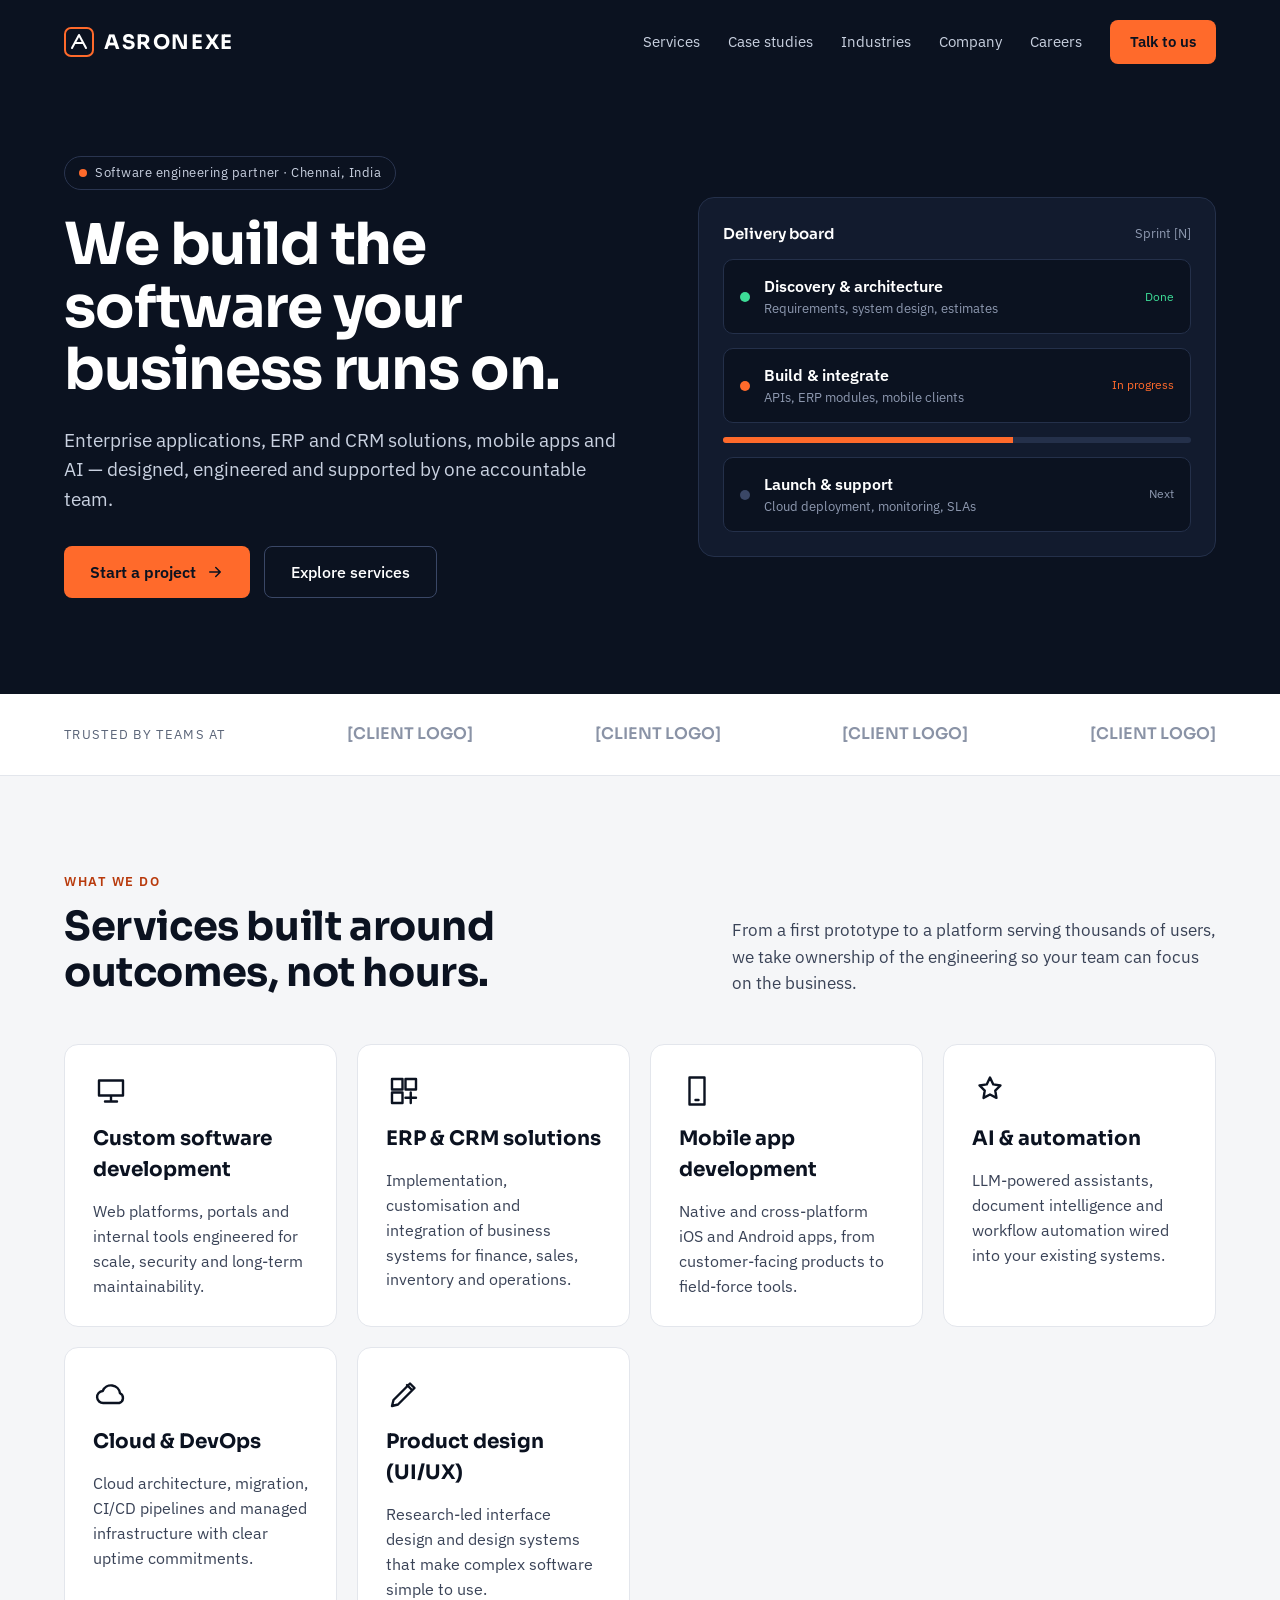
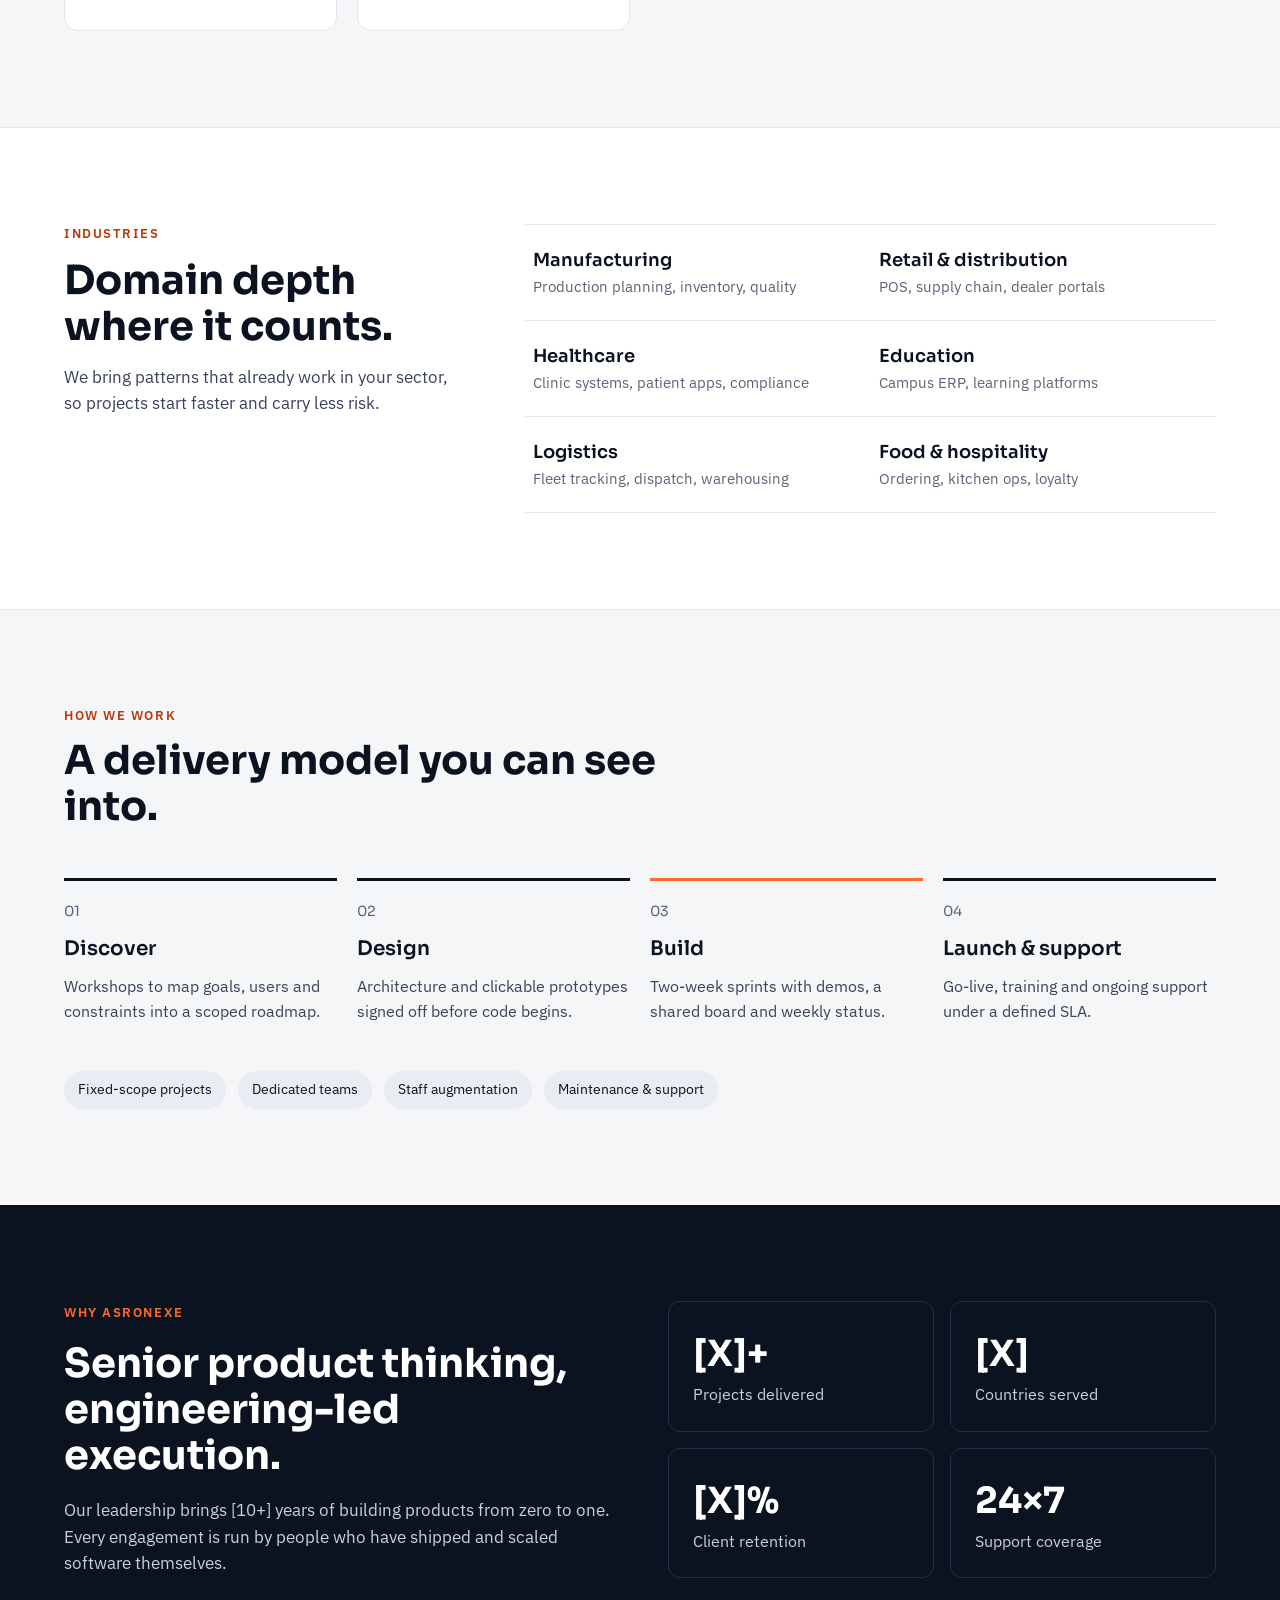
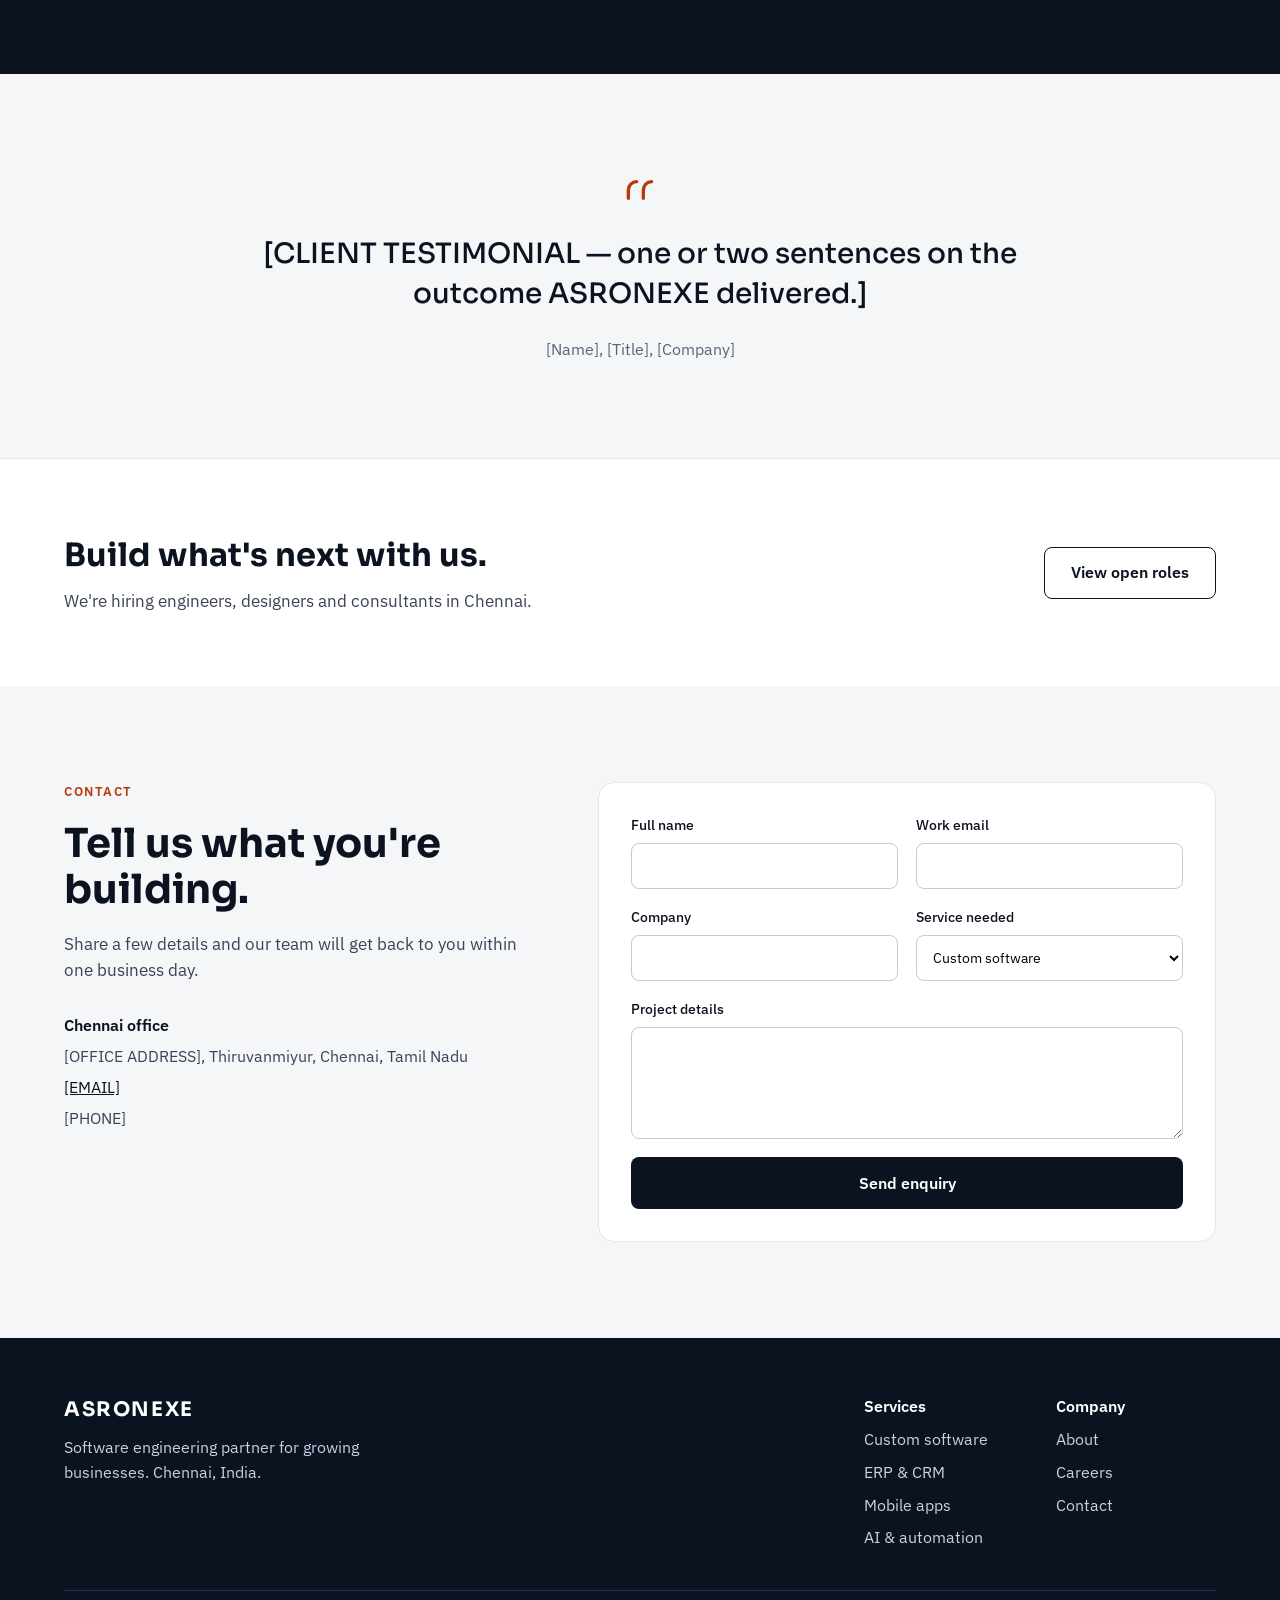
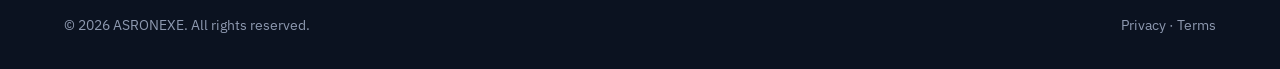
==== index.html @ df676af5 "Initial commit" ====
<!doctype html>
<html lang="en">
<head>
<meta charset="utf-8">
<meta name="viewport" content="width=device-width, initial-scale=1">
<title>ASRONEXE — Software engineering partner</title>
<meta name="description" content="ASRONEXE builds custom software, ERP &amp; CRM solutions, mobile apps, AI and cloud for growing businesses. Chennai, India.">
<link rel="preconnect" href="https://fonts.googleapis.com">
<link rel="preconnect" href="https://fonts.gstatic.com" crossorigin>
<link href="https://fonts.googleapis.com/css2?family=Sora:wght@500;600;700&amp;family=IBM+Plex+Sans:wght@400;500;600&amp;display=swap" rel="stylesheet">
<link rel="stylesheet" href="styles.css">
</head>
<body>
<div style="font-family: 'IBM Plex Sans', system-ui, sans-serif; color: #0B1220; background: #F5F6F8; line-height: 1.55">

<header style="background: #0B1220; color: #FFFFFF">
<div style="max-width: 1200px; margin: 0 auto; padding: 20px 24px; display: flex; flex-wrap: wrap; align-items: center; justify-content: space-between; gap: 16px">
<a href="#top" style="display: flex; align-items: center; gap: 10px; text-decoration: none; color: #FFFFFF">
<svg width="30" height="30" viewBox="0 0 30 30" aria-hidden="true"><rect x="1" y="1" width="28" height="28" rx="6" fill="none" stroke="var(--accent)" stroke-width="2"></rect><path d="M8 21 L15 8 L22 21 M11 16 H19" fill="none" stroke="#FFFFFF" stroke-width="2" stroke-linecap="round" stroke-linejoin="round"></path></svg>
<span style="font-family: Sora, sans-serif; font-weight: 700; font-size: 20px; letter-spacing: 0.08em">ASRONEXE</span>
</a>
<nav aria-label="Main" style="display: flex; flex-wrap: wrap; align-items: center; gap: 6px 28px; font-size: 15px">
<a href="services.html" style="color: #C9D1E0; text-decoration: none">Services</a>
<a href="case-study.html" style="color: #C9D1E0; text-decoration: none">Case studies</a>
<a href="#industries" style="color: #C9D1E0; text-decoration: none">Industries</a>
<a href="#about" style="color: #C9D1E0; text-decoration: none">Company</a>
<a href="careers.html" style="color: #C9D1E0; text-decoration: none">Careers</a>
<a href="#contact" style="display: inline-flex; align-items: center; min-height: 44px; padding: 0 20px; border-radius: 8px; background: var(--accent); color: #0B1220; font-weight: 600; text-decoration: none">Talk to us</a>
</nav>
</div>
</header>

<section id="top" style="background: #0B1220; color: #FFFFFF; padding: 72px 0 96px">
<div style="max-width: 1200px; margin: 0 auto; padding: 0 24px; display: flex; flex-wrap: wrap; gap: 56px; align-items: center">
<div style="flex: 1 1 480px; min-width: 0; display: flex; flex-direction: column; gap: 24px">
<div style="display: inline-flex; align-self: flex-start; align-items: center; gap: 8px; padding: 6px 14px; border: 1px solid #2A3550; border-radius: 999px; font-size: 13px; color: #C9D1E0; letter-spacing: 0.04em">
<span style="width: 8px; height: 8px; border-radius: 50%; background: var(--accent)"></span>Software engineering partner · Chennai, India</div>
<h1 style="margin: 0; font-family: Sora, sans-serif; font-weight: 700; font-size: 58px; line-height: 1.08; letter-spacing: -0.02em">We build the software your business runs on.</h1>
<p style="margin: 0; font-size: 19px; color: #C9D1E0; max-width: 560px">Enterprise applications, ERP and CRM solutions, mobile apps and AI — designed, engineered and supported by one accountable team.</p>
<div style="display: flex; flex-wrap: wrap; gap: 14px; margin-top: 8px">
<a href="#contact" style="display: inline-flex; align-items: center; gap: 10px; min-height: 52px; padding: 0 26px; border-radius: 8px; background: var(--accent); color: #0B1220; font-weight: 600; font-size: 16px; text-decoration: none">Start a project
<svg width="18" height="18" viewBox="0 0 24 24" aria-hidden="true"><path d="M5 12h14M13 6l6 6-6 6" fill="none" stroke="#0B1220" stroke-width="2" stroke-linecap="round" stroke-linejoin="round"></path></svg></a>
<a href="#services" style="display: inline-flex; align-items: center; min-height: 52px; padding: 0 26px; border-radius: 8px; border: 1px solid #3A4766; color: #FFFFFF; font-weight: 500; font-size: 16px; text-decoration: none">Explore services</a>
</div>
</div>
<div style="flex: 1 1 420px; min-width: 0">
<div style="background: #121B2E; border: 1px solid #24304A; border-radius: 16px; padding: 24px; display: flex; flex-direction: column; gap: 14px">
<div style="display: flex; justify-content: space-between; align-items: center; font-size: 13px; color: #8E99B0">
<span style="font-family: Sora, sans-serif; color: #FFFFFF; font-size: 15px; font-weight: 600">Delivery board</span><span>Sprint [N]</span></div>
<div style="display: flex; align-items: center; gap: 14px; padding: 14px 16px; background: #0B1220; border-radius: 10px; border: 1px solid #24304A">
<span style="width: 10px; height: 10px; border-radius: 50%; background: #3DDC97"></span>
<div style="flex: 1"><div style="font-weight: 600">Discovery &amp; architecture</div><div style="font-size: 13px; color: #8E99B0">Requirements, system design, estimates</div></div>
<span style="font-size: 12px; color: #3DDC97">Done</span></div>
<div style="display: flex; align-items: center; gap: 14px; padding: 14px 16px; background: #0B1220; border-radius: 10px; border: 1px solid #24304A">
<span style="width: 10px; height: 10px; border-radius: 50%; background: var(--accent)"></span>
<div style="flex: 1"><div style="font-weight: 600">Build &amp; integrate</div><div style="font-size: 13px; color: #8E99B0">APIs, ERP modules, mobile clients</div></div>
<span style="font-size: 12px; color: var(--accent)">In progress</span></div>
<div style="height: 6px; border-radius: 3px; background: #24304A; overflow: hidden"><div style="width: 62%; height: 6px; background: var(--accent)"></div></div>
<div style="display: flex; align-items: center; gap: 14px; padding: 14px 16px; background: #0B1220; border-radius: 10px; border: 1px solid #24304A">
<span style="width: 10px; height: 10px; border-radius: 50%; background: #3A4766"></span>
<div style="flex: 1"><div style="font-weight: 600">Launch &amp; support</div><div style="font-size: 13px; color: #8E99B0">Cloud deployment, monitoring, SLAs</div></div>
<span style="font-size: 12px; color: #8E99B0">Next</span></div>
</div>
</div>
</div>
</section>

<section aria-label="Clients" style="background: #FFFFFF; border-bottom: 1px solid #E3E6EC">
<div style="max-width: 1200px; margin: 0 auto; padding: 28px 24px; display: flex; flex-wrap: wrap; align-items: center; justify-content: space-between; gap: 20px 40px">
<span style="font-size: 13px; text-transform: uppercase; letter-spacing: 0.1em; color: #5A6478">Trusted by teams at</span>
<span style="font-family: Sora, sans-serif; font-weight: 600; color: #8A93A6">[CLIENT LOGO]</span>
<span style="font-family: Sora, sans-serif; font-weight: 600; color: #8A93A6">[CLIENT LOGO]</span>
<span style="font-family: Sora, sans-serif; font-weight: 600; color: #8A93A6">[CLIENT LOGO]</span>
<span style="font-family: Sora, sans-serif; font-weight: 600; color: #8A93A6">[CLIENT LOGO]</span>
</div>
</section>

<section id="services" style="padding: 96px 0">
<div style="max-width: 1200px; margin: 0 auto; padding: 0 24px; display: flex; flex-direction: column; gap: 48px">
<div style="display: flex; flex-wrap: wrap; justify-content: space-between; align-items: flex-end; gap: 24px">
<div style="flex: 1 1 520px; display: flex; flex-direction: column; gap: 12px">
<span style="font-size: 13px; font-weight: 600; text-transform: uppercase; letter-spacing: 0.12em; color: #B83A0C">What we do</span>
<h2 style="margin: 0; font-family: Sora, sans-serif; font-size: 40px; line-height: 1.15; letter-spacing: -0.01em">Services built around outcomes, not hours.</h2>
</div>
<p style="flex: 1 1 360px; margin: 0; font-size: 17px; color: #3A4357">From a first prototype to a platform serving thousands of users, we take ownership of the engineering so your team can focus on the business.</p>
</div>
<div style="display: grid; grid-template-columns: repeat(auto-fit, minmax(270px, 1fr)); gap: 20px">
<article style="background: #FFFFFF; border: 1px solid #E3E6EC; border-radius: 14px; padding: 28px; display: flex; flex-direction: column; gap: 14px">
<svg width="36" height="36" viewBox="0 0 24 24" aria-hidden="true"><path d="M4 5h16v10H4zM8 19h8M12 15v4" fill="none" stroke="#0B1220" stroke-width="1.6" stroke-linecap="round" stroke-linejoin="round"></path></svg>
<h3 style="margin: 0; font-family: Sora, sans-serif; font-size: 20px">Custom software development</h3>
<p style="margin: 0; color: #3A4357">Web platforms, portals and internal tools engineered for scale, security and long-term maintainability.</p>
</article>
<article style="background: #FFFFFF; border: 1px solid #E3E6EC; border-radius: 14px; padding: 28px; display: flex; flex-direction: column; gap: 14px">
<svg width="36" height="36" viewBox="0 0 24 24" aria-hidden="true"><path d="M4 4h7v7H4zM13 4h7v7h-7zM4 13h7v7H4zM13 16.5h7M16.5 13v7" fill="none" stroke="#0B1220" stroke-width="1.6" stroke-linecap="round" stroke-linejoin="round"></path></svg>
<h3 style="margin: 0; font-family: Sora, sans-serif; font-size: 20px">ERP &amp; CRM solutions</h3>
<p style="margin: 0; color: #3A4357">Implementation, customisation and integration of business systems for finance, sales, inventory and operations.</p>
</article>
<article style="background: #FFFFFF; border: 1px solid #E3E6EC; border-radius: 14px; padding: 28px; display: flex; flex-direction: column; gap: 14px">
<svg width="36" height="36" viewBox="0 0 24 24" aria-hidden="true"><path d="M7 3h10v18H7zM11 18h2" fill="none" stroke="#0B1220" stroke-width="1.6" stroke-linecap="round" stroke-linejoin="round"></path></svg>
<h3 style="margin: 0; font-family: Sora, sans-serif; font-size: 20px">Mobile app development</h3>
<p style="margin: 0; color: #3A4357">Native and cross-platform iOS and Android apps, from customer-facing products to field-force tools.</p>
</article>
<article style="background: #FFFFFF; border: 1px solid #E3E6EC; border-radius: 14px; padding: 28px; display: flex; flex-direction: column; gap: 14px">
<svg width="36" height="36" viewBox="0 0 24 24" aria-hidden="true"><path d="M12 3l2.2 4.6L19 8.3l-3.5 3.4.8 4.9L12 14.3l-4.3 2.3.8-4.9L5 8.3l4.8-.7z" fill="none" stroke="#0B1220" stroke-width="1.6" stroke-linejoin="round"></path></svg>
<h3 style="margin: 0; font-family: Sora, sans-serif; font-size: 20px">AI &amp; automation</h3>
<p style="margin: 0; color: #3A4357">LLM-powered assistants, document intelligence and workflow automation wired into your existing systems.</p>
</article>
<article style="background: #FFFFFF; border: 1px solid #E3E6EC; border-radius: 14px; padding: 28px; display: flex; flex-direction: column; gap: 14px">
<svg width="36" height="36" viewBox="0 0 24 24" aria-hidden="true"><path d="M7 18a4 4 0 0 1-.5-8 6 6 0 0 1 11.5 1.5A3.5 3.5 0 0 1 17.5 18z" fill="none" stroke="#0B1220" stroke-width="1.6" stroke-linejoin="round"></path></svg>
<h3 style="margin: 0; font-family: Sora, sans-serif; font-size: 20px">Cloud &amp; DevOps</h3>
<p style="margin: 0; color: #3A4357">Cloud architecture, migration, CI/CD pipelines and managed infrastructure with clear uptime commitments.</p>
</article>
<article style="background: #FFFFFF; border: 1px solid #E3E6EC; border-radius: 14px; padding: 28px; display: flex; flex-direction: column; gap: 14px">
<svg width="36" height="36" viewBox="0 0 24 24" aria-hidden="true"><path d="M4 20l4-1 11-11-3-3L5 16zM14 6l3 3" fill="none" stroke="#0B1220" stroke-width="1.6" stroke-linecap="round" stroke-linejoin="round"></path></svg>
<h3 style="margin: 0; font-family: Sora, sans-serif; font-size: 20px">Product design (UI/UX)</h3>
<p style="margin: 0; color: #3A4357">Research-led interface design and design systems that make complex software simple to use.</p>
</article>
</div>
</div>
</section>

<section id="industries" style="background: #FFFFFF; padding: 96px 0; border-top: 1px solid #E3E6EC; border-bottom: 1px solid #E3E6EC">
<div style="max-width: 1200px; margin: 0 auto; padding: 0 24px; display: flex; flex-wrap: wrap; gap: 56px">
<div style="flex: 1 1 340px; display: flex; flex-direction: column; gap: 14px">
<span style="font-size: 13px; font-weight: 600; text-transform: uppercase; letter-spacing: 0.12em; color: #B83A0C">Industries</span>
<h2 style="margin: 0; font-family: Sora, sans-serif; font-size: 40px; line-height: 1.15">Domain depth where it counts.</h2>
<p style="margin: 0; font-size: 17px; color: #3A4357">We bring patterns that already work in your sector, so projects start faster and carry less risk.</p>
</div>
<div style="flex: 2 1 560px; display: grid; grid-template-columns: repeat(auto-fit, minmax(240px, 1fr)); gap: 0; border-top: 1px solid #E3E6EC">
<div style="padding: 22px 8px; border-bottom: 1px solid #E3E6EC"><div style="font-family: Sora, sans-serif; font-weight: 600; font-size: 18px">Manufacturing</div><div style="color: #5A6478; font-size: 15px">Production planning, inventory, quality</div></div>
<div style="padding: 22px 8px; border-bottom: 1px solid #E3E6EC"><div style="font-family: Sora, sans-serif; font-weight: 600; font-size: 18px">Retail &amp; distribution</div><div style="color: #5A6478; font-size: 15px">POS, supply chain, dealer portals</div></div>
<div style="padding: 22px 8px; border-bottom: 1px solid #E3E6EC"><div style="font-family: Sora, sans-serif; font-weight: 600; font-size: 18px">Healthcare</div><div style="color: #5A6478; font-size: 15px">Clinic systems, patient apps, compliance</div></div>
<div style="padding: 22px 8px; border-bottom: 1px solid #E3E6EC"><div style="font-family: Sora, sans-serif; font-weight: 600; font-size: 18px">Education</div><div style="color: #5A6478; font-size: 15px">Campus ERP, learning platforms</div></div>
<div style="padding: 22px 8px; border-bottom: 1px solid #E3E6EC"><div style="font-family: Sora, sans-serif; font-weight: 600; font-size: 18px">Logistics</div><div style="color: #5A6478; font-size: 15px">Fleet tracking, dispatch, warehousing</div></div>
<div style="padding: 22px 8px; border-bottom: 1px solid #E3E6EC"><div style="font-family: Sora, sans-serif; font-weight: 600; font-size: 18px">Food &amp; hospitality</div><div style="color: #5A6478; font-size: 15px">Ordering, kitchen ops, loyalty</div></div>
</div>
</div>
</section>

<section id="process" style="padding: 96px 0">
<div style="max-width: 1200px; margin: 0 auto; padding: 0 24px; display: flex; flex-direction: column; gap: 48px">
<div style="display: flex; flex-direction: column; gap: 12px; max-width: 640px">
<span style="font-size: 13px; font-weight: 600; text-transform: uppercase; letter-spacing: 0.12em; color: #B83A0C">How we work</span>
<h2 style="margin: 0; font-family: Sora, sans-serif; font-size: 40px; line-height: 1.15">A delivery model you can see into.</h2>
</div>
<ol style="list-style: none; margin: 0; padding: 0; display: grid; grid-template-columns: repeat(auto-fit, minmax(230px, 1fr)); gap: 20px">
<li style="display: flex; flex-direction: column; gap: 10px; padding-top: 20px; border-top: 3px solid #0B1220"><span style="font-family: Sora, sans-serif; font-size: 14px; color: #5A6478">01</span><span style="font-family: Sora, sans-serif; font-weight: 600; font-size: 20px">Discover</span><span style="color: #3A4357">Workshops to map goals, users and constraints into a scoped roadmap.</span></li>
<li style="display: flex; flex-direction: column; gap: 10px; padding-top: 20px; border-top: 3px solid #0B1220"><span style="font-family: Sora, sans-serif; font-size: 14px; color: #5A6478">02</span><span style="font-family: Sora, sans-serif; font-weight: 600; font-size: 20px">Design</span><span style="color: #3A4357">Architecture and clickable prototypes signed off before code begins.</span></li>
<li style="display: flex; flex-direction: column; gap: 10px; padding-top: 20px; border-top: 3px solid var(--accent)"><span style="font-family: Sora, sans-serif; font-size: 14px; color: #5A6478">03</span><span style="font-family: Sora, sans-serif; font-weight: 600; font-size: 20px">Build</span><span style="color: #3A4357">Two-week sprints with demos, a shared board and weekly status.</span></li>
<li style="display: flex; flex-direction: column; gap: 10px; padding-top: 20px; border-top: 3px solid #0B1220"><span style="font-family: Sora, sans-serif; font-size: 14px; color: #5A6478">04</span><span style="font-family: Sora, sans-serif; font-weight: 600; font-size: 20px">Launch &amp; support</span><span style="color: #3A4357">Go-live, training and ongoing support under a defined SLA.</span></li>
</ol>
<div style="display: flex; flex-wrap: wrap; gap: 12px">
<span style="padding: 8px 14px; border-radius: 999px; background: #E9ECF2; font-size: 14px">Fixed-scope projects</span>
<span style="padding: 8px 14px; border-radius: 999px; background: #E9ECF2; font-size: 14px">Dedicated teams</span>
<span style="padding: 8px 14px; border-radius: 999px; background: #E9ECF2; font-size: 14px">Staff augmentation</span>
<span style="padding: 8px 14px; border-radius: 999px; background: #E9ECF2; font-size: 14px">Maintenance &amp; support</span>
</div>
</div>
</section>

<section id="about" style="background: #0B1220; color: #FFFFFF; padding: 96px 0">
<div style="max-width: 1200px; margin: 0 auto; padding: 0 24px; display: flex; flex-wrap: wrap; gap: 56px; align-items: center">
<div style="flex: 1 1 460px; display: flex; flex-direction: column; gap: 18px">
<span style="font-size: 13px; font-weight: 600; text-transform: uppercase; letter-spacing: 0.12em; color: var(--accent)">Why ASRONEXE</span>
<h2 style="margin: 0; font-family: Sora, sans-serif; font-size: 40px; line-height: 1.15">Senior product thinking, engineering-led execution.</h2>
<p style="margin: 0; font-size: 17px; color: #C9D1E0">Our leadership brings [10+] years of building products from zero to one. Every engagement is run by people who have shipped and scaled software themselves.</p>
</div>
<div style="flex: 1 1 460px; display: grid; grid-template-columns: repeat(auto-fit, minmax(200px, 1fr)); gap: 16px">
<div style="padding: 24px; border: 1px solid #24304A; border-radius: 12px"><div style="font-family: Sora, sans-serif; font-size: 36px; font-weight: 700">[X]+</div><div style="color: #C9D1E0">Projects delivered</div></div>
<div style="padding: 24px; border: 1px solid #24304A; border-radius: 12px"><div style="font-family: Sora, sans-serif; font-size: 36px; font-weight: 700">[X]</div><div style="color: #C9D1E0">Countries served</div></div>
<div style="padding: 24px; border: 1px solid #24304A; border-radius: 12px"><div style="font-family: Sora, sans-serif; font-size: 36px; font-weight: 700">[X]%</div><div style="color: #C9D1E0">Client retention</div></div>
<div style="padding: 24px; border: 1px solid #24304A; border-radius: 12px"><div style="font-family: Sora, sans-serif; font-size: 36px; font-weight: 700">24×7</div><div style="color: #C9D1E0">Support coverage</div></div>
</div>
</div>
</section>

<section aria-label="Testimonial" style="padding: 96px 0">
<div style="max-width: 900px; margin: 0 auto; padding: 0 24px; display: flex; flex-direction: column; gap: 24px; text-align: center; align-items: center">
<svg width="40" height="40" viewBox="0 0 24 24" aria-hidden="true"><path d="M5 17V12a5 5 0 0 1 5-5M14 17V12a5 5 0 0 1 5-5" fill="none" stroke="#B83A0C" stroke-width="2" stroke-linecap="round"></path></svg>
<p style="margin: 0; font-family: Sora, sans-serif; font-size: 28px; line-height: 1.4; font-weight: 500">[CLIENT TESTIMONIAL — one or two sentences on the outcome ASRONEXE delivered.]</p>
<div style="color: #5A6478">[Name], [Title], [Company]</div>
</div>
</section>

<section id="careers" style="background: #FFFFFF; border-top: 1px solid #E3E6EC; padding: 72px 0">
<div style="max-width: 1200px; margin: 0 auto; padding: 0 24px; display: flex; flex-wrap: wrap; justify-content: space-between; align-items: center; gap: 24px">
<div style="flex: 1 1 520px; display: flex; flex-direction: column; gap: 8px">
<h2 style="margin: 0; font-family: Sora, sans-serif; font-size: 32px">Build what's next with us.</h2>
<p style="margin: 0; color: #3A4357; font-size: 17px">We're hiring engineers, designers and consultants in Chennai.</p>
</div>
<a href="careers.html" style="display: inline-flex; align-items: center; min-height: 52px; padding: 0 26px; border-radius: 8px; border: 1.5px solid #0B1220; font-weight: 600; text-decoration: none">View open roles</a>
</div>
</section>

<section id="contact" style="padding: 96px 0; background: #F5F6F8">
<div style="max-width: 1200px; margin: 0 auto; padding: 0 24px; display: flex; flex-wrap: wrap; gap: 56px">
<div style="flex: 1 1 380px; display: flex; flex-direction: column; gap: 18px">
<span style="font-size: 13px; font-weight: 600; text-transform: uppercase; letter-spacing: 0.12em; color: #B83A0C">Contact</span>
<h2 style="margin: 0; font-family: Sora, sans-serif; font-size: 40px; line-height: 1.15">Tell us what you're building.</h2>
<p style="margin: 0; font-size: 17px; color: #3A4357">Share a few details and our team will get back to you within one business day.</p>
<div style="display: flex; flex-direction: column; gap: 6px; margin-top: 12px; font-size: 16px">
<span style="font-weight: 600">Chennai office</span>
<span style="color: #3A4357">[OFFICE ADDRESS], Thiruvanmiyur, Chennai, Tamil Nadu</span>
<a href="mailto:hello@asronexe.com">[EMAIL]</a>
<span style="color: #3A4357">[PHONE]</span>
</div>
</div>
<form style="flex: 1 1 520px; background: #FFFFFF; border: 1px solid #E3E6EC; border-radius: 16px; padding: 32px; display: grid; grid-template-columns: repeat(auto-fit, minmax(220px, 1fr)); gap: 18px">
<label style="display: flex; flex-direction: column; gap: 6px; font-size: 14px; font-weight: 500">Full name<input type="text" style="min-height: 46px; padding: 0 14px; border: 1px solid #C4CAD6; border-radius: 8px; font: inherit; font-weight: 400"></label>
<label style="display: flex; flex-direction: column; gap: 6px; font-size: 14px; font-weight: 500">Work email<input type="email" style="min-height: 46px; padding: 0 14px; border: 1px solid #C4CAD6; border-radius: 8px; font: inherit; font-weight: 400"></label>
<label style="display: flex; flex-direction: column; gap: 6px; font-size: 14px; font-weight: 500">Company<input type="text" style="min-height: 46px; padding: 0 14px; border: 1px solid #C4CAD6; border-radius: 8px; font: inherit; font-weight: 400"></label>
<label style="display: flex; flex-direction: column; gap: 6px; font-size: 14px; font-weight: 500">Service needed<select style="min-height: 46px; padding: 0 12px; border: 1px solid #C4CAD6; border-radius: 8px; font: inherit; font-weight: 400; background: #FFFFFF"><option>Custom software</option><option>ERP &amp; CRM</option><option>Mobile app</option><option>AI &amp; automation</option><option>Cloud &amp; DevOps</option><option>UI/UX design</option></select></label>
<label style="grid-column: 1 / -1; display: flex; flex-direction: column; gap: 6px; font-size: 14px; font-weight: 500">Project details<textarea rows="4" style="padding: 12px 14px; border: 1px solid #C4CAD6; border-radius: 8px; font: inherit; font-weight: 400; resize: vertical"></textarea></label>
<button type="submit" style="grid-column: 1 / -1; min-height: 52px; border: 0; border-radius: 8px; background: #0B1220; color: #FFFFFF; font: inherit; font-weight: 600; font-size: 16px; cursor: pointer">Send enquiry</button>
</form>
</div>
</section>

<footer style="background: #0B1220; color: #C9D1E0; padding: 56px 0 32px">
<div style="max-width: 1200px; margin: 0 auto; padding: 0 24px; display: flex; flex-direction: column; gap: 40px">
<div style="display: flex; flex-wrap: wrap; justify-content: space-between; gap: 32px">
<div style="flex: 1 1 280px; display: flex; flex-direction: column; gap: 10px">
<span style="font-family: Sora, sans-serif; font-weight: 700; font-size: 20px; letter-spacing: 0.08em; color: #FFFFFF">ASRONEXE</span>
<span style="max-width: 300px">Software engineering partner for growing businesses. Chennai, India.</span>
</div>
<div style="display: flex; flex-direction: column; gap: 8px; min-width: 160px"><span style="color: #FFFFFF; font-weight: 600">Services</span><a href="#services" style="color: #C9D1E0; text-decoration: none">Custom software</a><a href="#services" style="color: #C9D1E0; text-decoration: none">ERP &amp; CRM</a><a href="#services" style="color: #C9D1E0; text-decoration: none">Mobile apps</a><a href="#services" style="color: #C9D1E0; text-decoration: none">AI &amp; automation</a></div>
<div style="display: flex; flex-direction: column; gap: 8px; min-width: 160px"><span style="color: #FFFFFF; font-weight: 600">Company</span><a href="#about" style="color: #C9D1E0; text-decoration: none">About</a><a href="#careers" style="color: #C9D1E0; text-decoration: none">Careers</a><a href="#contact" style="color: #C9D1E0; text-decoration: none">Contact</a></div>
</div>
<div style="display: flex; flex-wrap: wrap; justify-content: space-between; gap: 12px; padding-top: 24px; border-top: 1px solid #24304A; font-size: 14px; color: #8E99B0">
<span>© 2026 ASRONEXE. All rights reserved.</span><span>Privacy · Terms</span>
</div>
</div>
</footer>

</div>
</body>
</html>
---- styles.css ----
:root {
  /* Brand accent — change here to recolour the whole site */
  --accent: #FF6A2B;
  --ink: #0B1220;
  --paper: #F5F6F8;
}
*, *::before, *::after { box-sizing: border-box; }
html { scroll-behavior: smooth; }
body { margin: 0; background: var(--paper); -webkit-font-smoothing: antialiased; }
a { color: var(--ink); }
a:hover { color: #3A4357; }
a:focus-visible, button:focus-visible, input:focus-visible, select:focus-visible, textarea:focus-visible, summary:focus-visible {
  outline: 3px solid var(--accent); outline-offset: 2px;
}
img { max-width: 100%; display: block; }
@media (max-width: 640px) {
  h1 { font-size: 38px !important; }
  h2 { font-size: 30px !important; }
  section { padding-top: 56px !important; padding-bottom: 56px !important; }
  article, form { padding: 24px !important; }
}
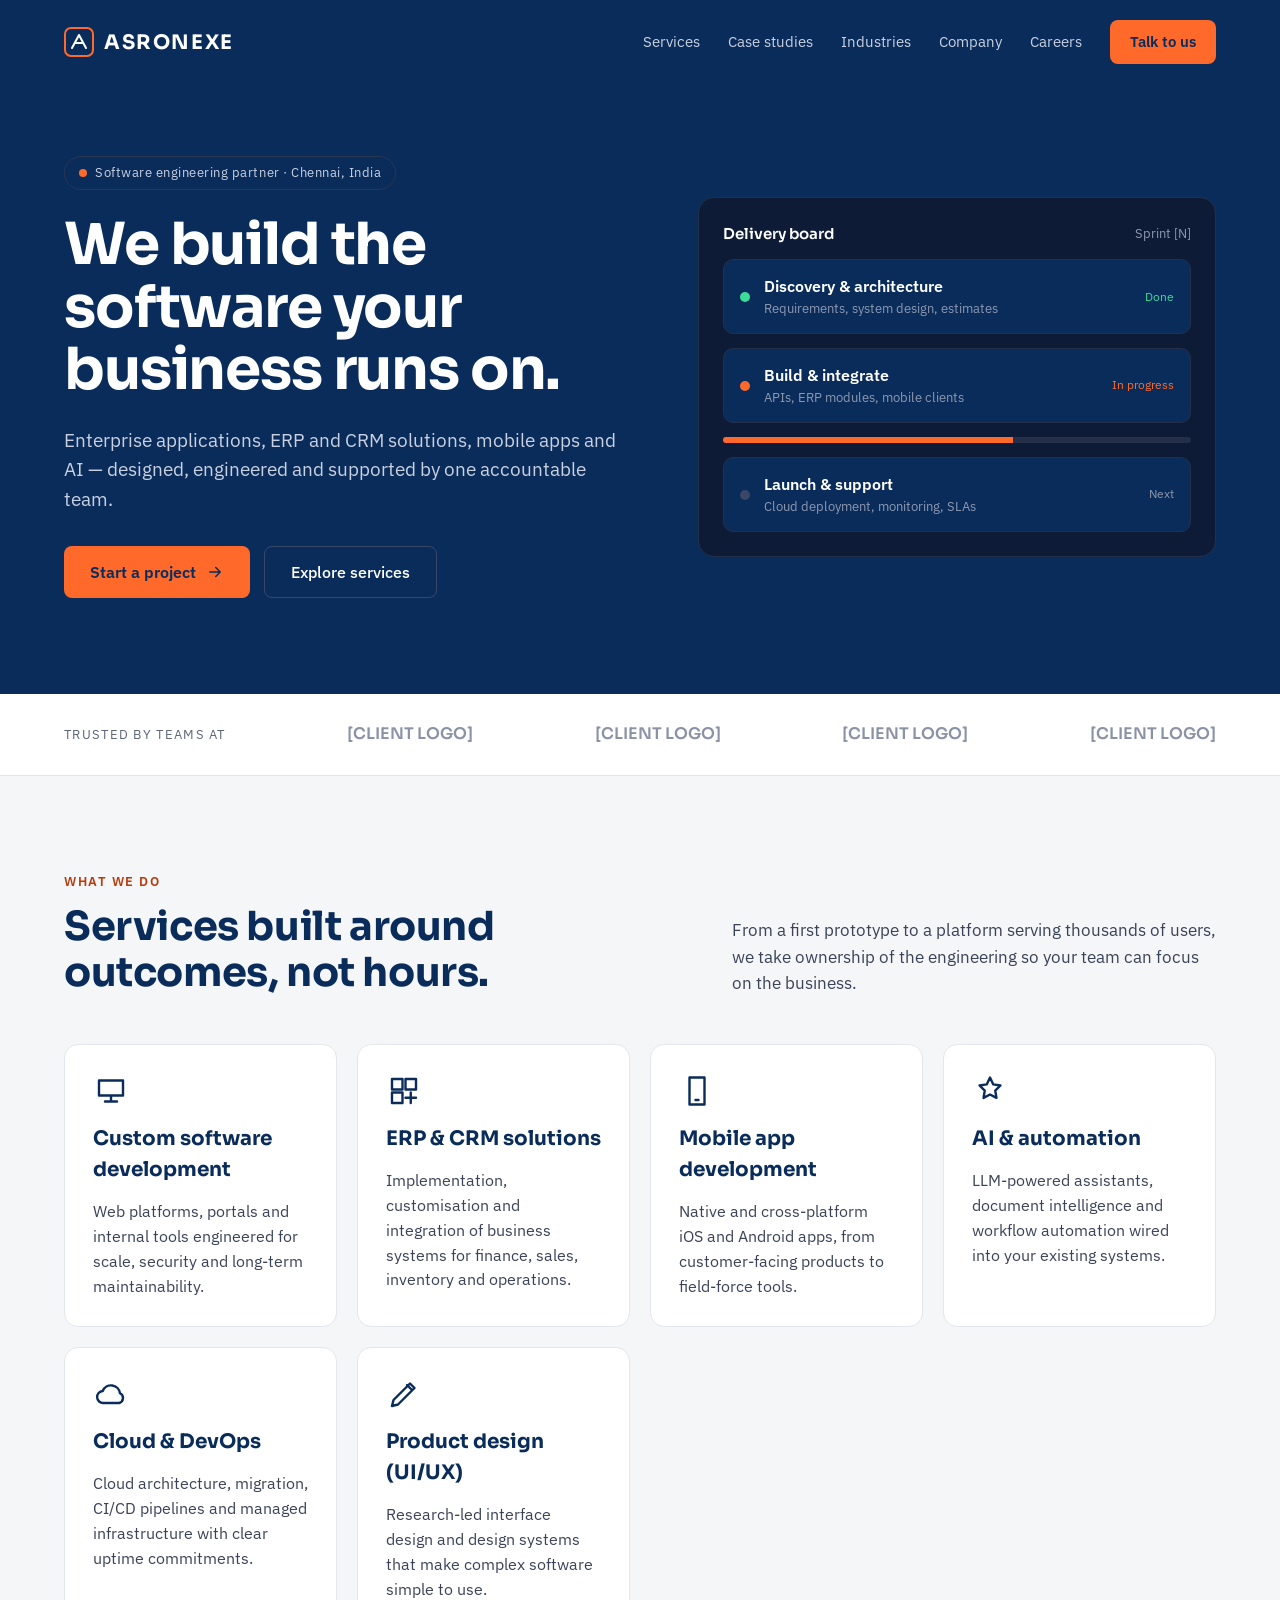
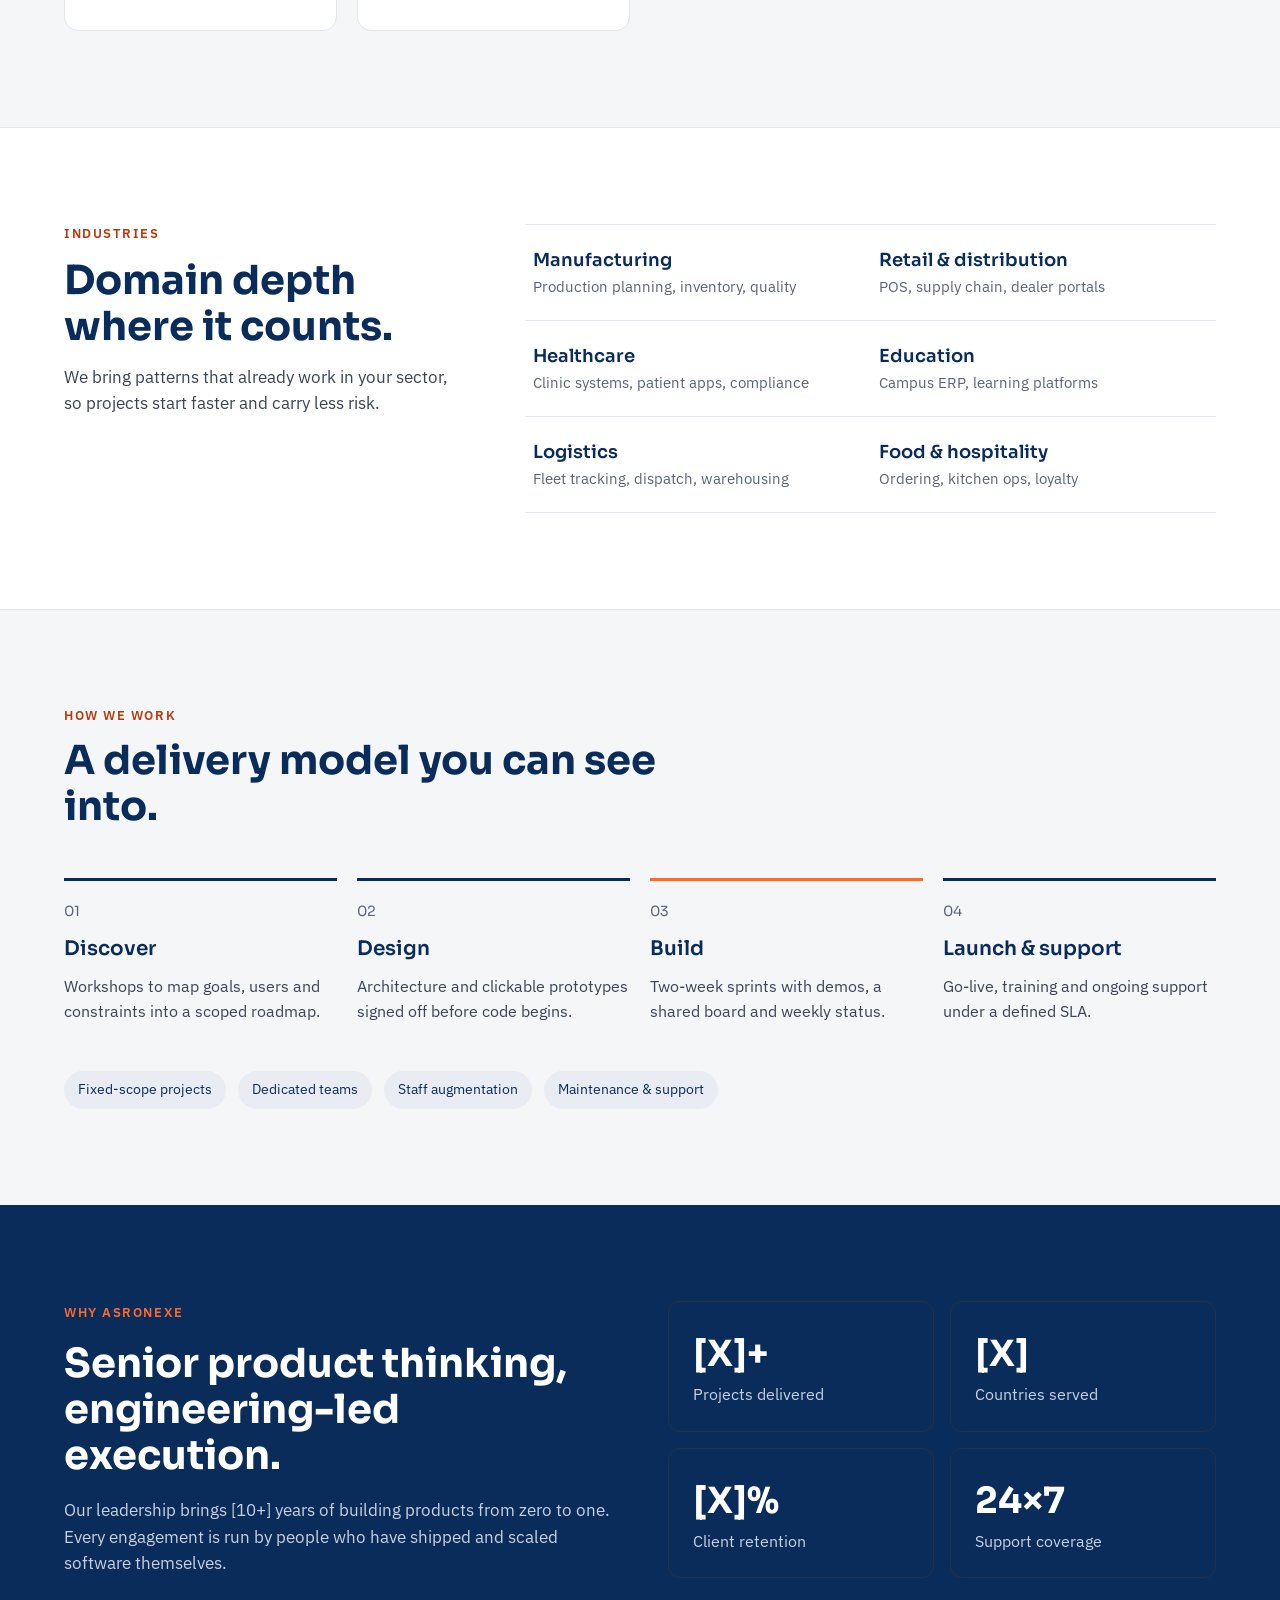
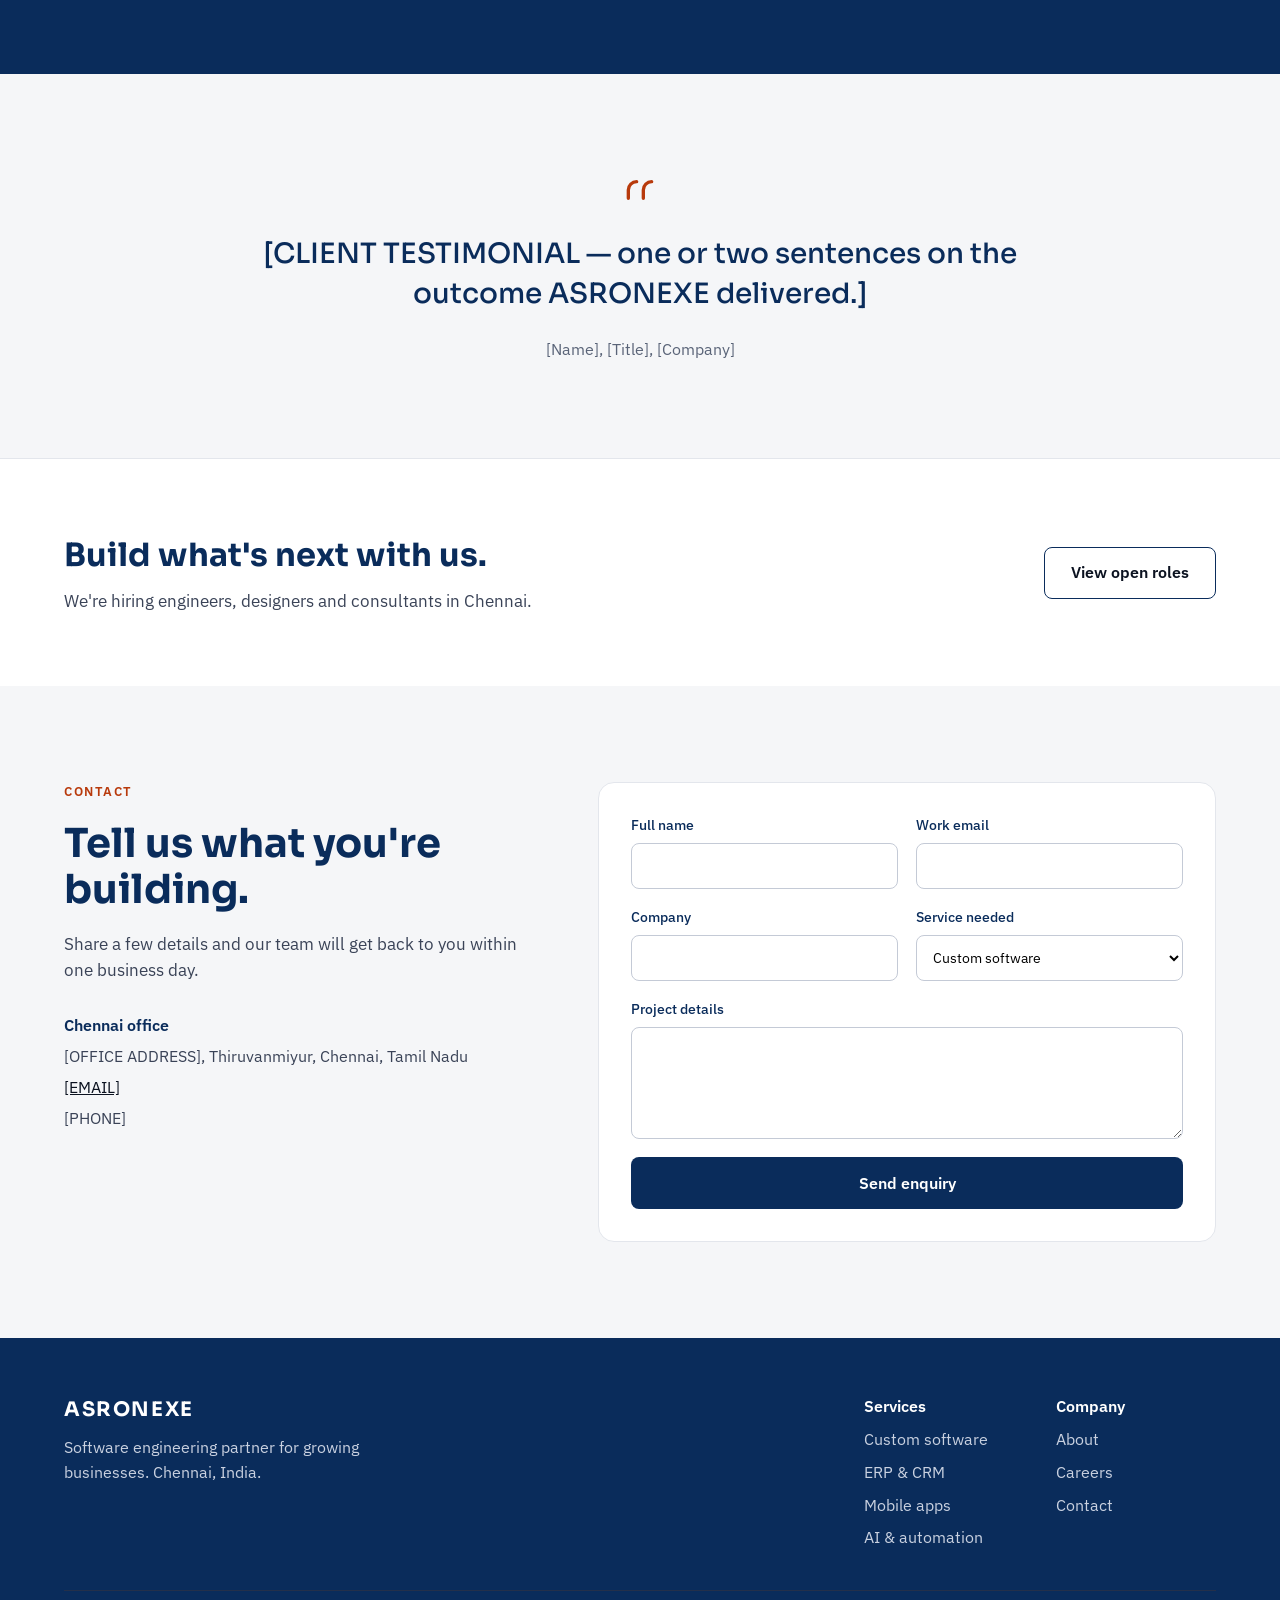
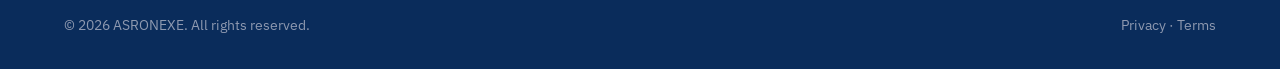
==== commit 38c8866f: "color changing" ====
--- a/index.html
+++ b/index.html
@@ -1,237 +1,469 @@
 <!doctype html>
 <html lang="en">
+
 <head>
-<meta charset="utf-8">
-<meta name="viewport" content="width=device-width, initial-scale=1">
-<title>ASRONEXE — Software engineering partner</title>
-<meta name="description" content="ASRONEXE builds custom software, ERP &amp; CRM solutions, mobile apps, AI and cloud for growing businesses. Chennai, India.">
-<link rel="preconnect" href="https://fonts.googleapis.com">
-<link rel="preconnect" href="https://fonts.gstatic.com" crossorigin>
-<link href="https://fonts.googleapis.com/css2?family=Sora:wght@500;600;700&amp;family=IBM+Plex+Sans:wght@400;500;600&amp;display=swap" rel="stylesheet">
-<link rel="stylesheet" href="styles.css">
+    <meta charset="utf-8">
+    <meta name="viewport" content="width=device-width, initial-scale=1">
+    <title>ASRONEXE — Software engineering partner</title>
+    <meta name="description"
+        content="ASRONEXE builds custom software, ERP &amp; CRM solutions, mobile apps, AI and cloud for growing businesses. Chennai, India.">
+    <link rel="preconnect" href="https://fonts.googleapis.com">
+    <link rel="preconnect" href="https://fonts.gstatic.com" crossorigin>
+    <link
+        href="https://fonts.googleapis.com/css2?family=Sora:wght@500;600;700&amp;family=IBM+Plex+Sans:wght@400;500;600&amp;display=swap"
+        rel="stylesheet">
+    <link rel="stylesheet" href="styles.css">
 </head>
+
 <body>
-<div style="font-family: 'IBM Plex Sans', system-ui, sans-serif; color: #0B1220; background: #F5F6F8; line-height: 1.55">
-
-<header style="background: #0B1220; color: #FFFFFF">
-<div style="max-width: 1200px; margin: 0 auto; padding: 20px 24px; display: flex; flex-wrap: wrap; align-items: center; justify-content: space-between; gap: 16px">
-<a href="#top" style="display: flex; align-items: center; gap: 10px; text-decoration: none; color: #FFFFFF">
-<svg width="30" height="30" viewBox="0 0 30 30" aria-hidden="true"><rect x="1" y="1" width="28" height="28" rx="6" fill="none" stroke="var(--accent)" stroke-width="2"></rect><path d="M8 21 L15 8 L22 21 M11 16 H19" fill="none" stroke="#FFFFFF" stroke-width="2" stroke-linecap="round" stroke-linejoin="round"></path></svg>
-<span style="font-family: Sora, sans-serif; font-weight: 700; font-size: 20px; letter-spacing: 0.08em">ASRONEXE</span>
-</a>
-<nav aria-label="Main" style="display: flex; flex-wrap: wrap; align-items: center; gap: 6px 28px; font-size: 15px">
-<a href="services.html" style="color: #C9D1E0; text-decoration: none">Services</a>
-<a href="case-study.html" style="color: #C9D1E0; text-decoration: none">Case studies</a>
-<a href="#industries" style="color: #C9D1E0; text-decoration: none">Industries</a>
-<a href="#about" style="color: #C9D1E0; text-decoration: none">Company</a>
-<a href="careers.html" style="color: #C9D1E0; text-decoration: none">Careers</a>
-<a href="#contact" style="display: inline-flex; align-items: center; min-height: 44px; padding: 0 20px; border-radius: 8px; background: var(--accent); color: #0B1220; font-weight: 600; text-decoration: none">Talk to us</a>
-</nav>
-</div>
-</header>
-
-<section id="top" style="background: #0B1220; color: #FFFFFF; padding: 72px 0 96px">
-<div style="max-width: 1200px; margin: 0 auto; padding: 0 24px; display: flex; flex-wrap: wrap; gap: 56px; align-items: center">
-<div style="flex: 1 1 480px; min-width: 0; display: flex; flex-direction: column; gap: 24px">
-<div style="display: inline-flex; align-self: flex-start; align-items: center; gap: 8px; padding: 6px 14px; border: 1px solid #2A3550; border-radius: 999px; font-size: 13px; color: #C9D1E0; letter-spacing: 0.04em">
-<span style="width: 8px; height: 8px; border-radius: 50%; background: var(--accent)"></span>Software engineering partner · Chennai, India</div>
-<h1 style="margin: 0; font-family: Sora, sans-serif; font-weight: 700; font-size: 58px; line-height: 1.08; letter-spacing: -0.02em">We build the software your business runs on.</h1>
-<p style="margin: 0; font-size: 19px; color: #C9D1E0; max-width: 560px">Enterprise applications, ERP and CRM solutions, mobile apps and AI — designed, engineered and supported by one accountable team.</p>
-<div style="display: flex; flex-wrap: wrap; gap: 14px; margin-top: 8px">
-<a href="#contact" style="display: inline-flex; align-items: center; gap: 10px; min-height: 52px; padding: 0 26px; border-radius: 8px; background: var(--accent); color: #0B1220; font-weight: 600; font-size: 16px; text-decoration: none">Start a project
-<svg width="18" height="18" viewBox="0 0 24 24" aria-hidden="true"><path d="M5 12h14M13 6l6 6-6 6" fill="none" stroke="#0B1220" stroke-width="2" stroke-linecap="round" stroke-linejoin="round"></path></svg></a>
-<a href="#services" style="display: inline-flex; align-items: center; min-height: 52px; padding: 0 26px; border-radius: 8px; border: 1px solid #3A4766; color: #FFFFFF; font-weight: 500; font-size: 16px; text-decoration: none">Explore services</a>
-</div>
-</div>
-<div style="flex: 1 1 420px; min-width: 0">
-<div style="background: #121B2E; border: 1px solid #24304A; border-radius: 16px; padding: 24px; display: flex; flex-direction: column; gap: 14px">
-<div style="display: flex; justify-content: space-between; align-items: center; font-size: 13px; color: #8E99B0">
-<span style="font-family: Sora, sans-serif; color: #FFFFFF; font-size: 15px; font-weight: 600">Delivery board</span><span>Sprint [N]</span></div>
-<div style="display: flex; align-items: center; gap: 14px; padding: 14px 16px; background: #0B1220; border-radius: 10px; border: 1px solid #24304A">
-<span style="width: 10px; height: 10px; border-radius: 50%; background: #3DDC97"></span>
-<div style="flex: 1"><div style="font-weight: 600">Discovery &amp; architecture</div><div style="font-size: 13px; color: #8E99B0">Requirements, system design, estimates</div></div>
-<span style="font-size: 12px; color: #3DDC97">Done</span></div>
-<div style="display: flex; align-items: center; gap: 14px; padding: 14px 16px; background: #0B1220; border-radius: 10px; border: 1px solid #24304A">
-<span style="width: 10px; height: 10px; border-radius: 50%; background: var(--accent)"></span>
-<div style="flex: 1"><div style="font-weight: 600">Build &amp; integrate</div><div style="font-size: 13px; color: #8E99B0">APIs, ERP modules, mobile clients</div></div>
-<span style="font-size: 12px; color: var(--accent)">In progress</span></div>
-<div style="height: 6px; border-radius: 3px; background: #24304A; overflow: hidden"><div style="width: 62%; height: 6px; background: var(--accent)"></div></div>
-<div style="display: flex; align-items: center; gap: 14px; padding: 14px 16px; background: #0B1220; border-radius: 10px; border: 1px solid #24304A">
-<span style="width: 10px; height: 10px; border-radius: 50%; background: #3A4766"></span>
-<div style="flex: 1"><div style="font-weight: 600">Launch &amp; support</div><div style="font-size: 13px; color: #8E99B0">Cloud deployment, monitoring, SLAs</div></div>
-<span style="font-size: 12px; color: #8E99B0">Next</span></div>
-</div>
-</div>
-</div>
-</section>
-
-<section aria-label="Clients" style="background: #FFFFFF; border-bottom: 1px solid #E3E6EC">
-<div style="max-width: 1200px; margin: 0 auto; padding: 28px 24px; display: flex; flex-wrap: wrap; align-items: center; justify-content: space-between; gap: 20px 40px">
-<span style="font-size: 13px; text-transform: uppercase; letter-spacing: 0.1em; color: #5A6478">Trusted by teams at</span>
-<span style="font-family: Sora, sans-serif; font-weight: 600; color: #8A93A6">[CLIENT LOGO]</span>
-<span style="font-family: Sora, sans-serif; font-weight: 600; color: #8A93A6">[CLIENT LOGO]</span>
-<span style="font-family: Sora, sans-serif; font-weight: 600; color: #8A93A6">[CLIENT LOGO]</span>
-<span style="font-family: Sora, sans-serif; font-weight: 600; color: #8A93A6">[CLIENT LOGO]</span>
-</div>
-</section>
-
-<section id="services" style="padding: 96px 0">
-<div style="max-width: 1200px; margin: 0 auto; padding: 0 24px; display: flex; flex-direction: column; gap: 48px">
-<div style="display: flex; flex-wrap: wrap; justify-content: space-between; align-items: flex-end; gap: 24px">
-<div style="flex: 1 1 520px; display: flex; flex-direction: column; gap: 12px">
-<span style="font-size: 13px; font-weight: 600; text-transform: uppercase; letter-spacing: 0.12em; color: #B83A0C">What we do</span>
-<h2 style="margin: 0; font-family: Sora, sans-serif; font-size: 40px; line-height: 1.15; letter-spacing: -0.01em">Services built around outcomes, not hours.</h2>
-</div>
-<p style="flex: 1 1 360px; margin: 0; font-size: 17px; color: #3A4357">From a first prototype to a platform serving thousands of users, we take ownership of the engineering so your team can focus on the business.</p>
-</div>
-<div style="display: grid; grid-template-columns: repeat(auto-fit, minmax(270px, 1fr)); gap: 20px">
-<article style="background: #FFFFFF; border: 1px solid #E3E6EC; border-radius: 14px; padding: 28px; display: flex; flex-direction: column; gap: 14px">
-<svg width="36" height="36" viewBox="0 0 24 24" aria-hidden="true"><path d="M4 5h16v10H4zM8 19h8M12 15v4" fill="none" stroke="#0B1220" stroke-width="1.6" stroke-linecap="round" stroke-linejoin="round"></path></svg>
-<h3 style="margin: 0; font-family: Sora, sans-serif; font-size: 20px">Custom software development</h3>
-<p style="margin: 0; color: #3A4357">Web platforms, portals and internal tools engineered for scale, security and long-term maintainability.</p>
-</article>
-<article style="background: #FFFFFF; border: 1px solid #E3E6EC; border-radius: 14px; padding: 28px; display: flex; flex-direction: column; gap: 14px">
-<svg width="36" height="36" viewBox="0 0 24 24" aria-hidden="true"><path d="M4 4h7v7H4zM13 4h7v7h-7zM4 13h7v7H4zM13 16.5h7M16.5 13v7" fill="none" stroke="#0B1220" stroke-width="1.6" stroke-linecap="round" stroke-linejoin="round"></path></svg>
-<h3 style="margin: 0; font-family: Sora, sans-serif; font-size: 20px">ERP &amp; CRM solutions</h3>
-<p style="margin: 0; color: #3A4357">Implementation, customisation and integration of business systems for finance, sales, inventory and operations.</p>
-</article>
-<article style="background: #FFFFFF; border: 1px solid #E3E6EC; border-radius: 14px; padding: 28px; display: flex; flex-direction: column; gap: 14px">
-<svg width="36" height="36" viewBox="0 0 24 24" aria-hidden="true"><path d="M7 3h10v18H7zM11 18h2" fill="none" stroke="#0B1220" stroke-width="1.6" stroke-linecap="round" stroke-linejoin="round"></path></svg>
-<h3 style="margin: 0; font-family: Sora, sans-serif; font-size: 20px">Mobile app development</h3>
-<p style="margin: 0; color: #3A4357">Native and cross-platform iOS and Android apps, from customer-facing products to field-force tools.</p>
-</article>
-<article style="background: #FFFFFF; border: 1px solid #E3E6EC; border-radius: 14px; padding: 28px; display: flex; flex-direction: column; gap: 14px">
-<svg width="36" height="36" viewBox="0 0 24 24" aria-hidden="true"><path d="M12 3l2.2 4.6L19 8.3l-3.5 3.4.8 4.9L12 14.3l-4.3 2.3.8-4.9L5 8.3l4.8-.7z" fill="none" stroke="#0B1220" stroke-width="1.6" stroke-linejoin="round"></path></svg>
-<h3 style="margin: 0; font-family: Sora, sans-serif; font-size: 20px">AI &amp; automation</h3>
-<p style="margin: 0; color: #3A4357">LLM-powered assistants, document intelligence and workflow automation wired into your existing systems.</p>
-</article>
-<article style="background: #FFFFFF; border: 1px solid #E3E6EC; border-radius: 14px; padding: 28px; display: flex; flex-direction: column; gap: 14px">
-<svg width="36" height="36" viewBox="0 0 24 24" aria-hidden="true"><path d="M7 18a4 4 0 0 1-.5-8 6 6 0 0 1 11.5 1.5A3.5 3.5 0 0 1 17.5 18z" fill="none" stroke="#0B1220" stroke-width="1.6" stroke-linejoin="round"></path></svg>
-<h3 style="margin: 0; font-family: Sora, sans-serif; font-size: 20px">Cloud &amp; DevOps</h3>
-<p style="margin: 0; color: #3A4357">Cloud architecture, migration, CI/CD pipelines and managed infrastructure with clear uptime commitments.</p>
-</article>
-<article style="background: #FFFFFF; border: 1px solid #E3E6EC; border-radius: 14px; padding: 28px; display: flex; flex-direction: column; gap: 14px">
-<svg width="36" height="36" viewBox="0 0 24 24" aria-hidden="true"><path d="M4 20l4-1 11-11-3-3L5 16zM14 6l3 3" fill="none" stroke="#0B1220" stroke-width="1.6" stroke-linecap="round" stroke-linejoin="round"></path></svg>
-<h3 style="margin: 0; font-family: Sora, sans-serif; font-size: 20px">Product design (UI/UX)</h3>
-<p style="margin: 0; color: #3A4357">Research-led interface design and design systems that make complex software simple to use.</p>
-</article>
-</div>
-</div>
-</section>
-
-<section id="industries" style="background: #FFFFFF; padding: 96px 0; border-top: 1px solid #E3E6EC; border-bottom: 1px solid #E3E6EC">
-<div style="max-width: 1200px; margin: 0 auto; padding: 0 24px; display: flex; flex-wrap: wrap; gap: 56px">
-<div style="flex: 1 1 340px; display: flex; flex-direction: column; gap: 14px">
-<span style="font-size: 13px; font-weight: 600; text-transform: uppercase; letter-spacing: 0.12em; color: #B83A0C">Industries</span>
-<h2 style="margin: 0; font-family: Sora, sans-serif; font-size: 40px; line-height: 1.15">Domain depth where it counts.</h2>
-<p style="margin: 0; font-size: 17px; color: #3A4357">We bring patterns that already work in your sector, so projects start faster and carry less risk.</p>
-</div>
-<div style="flex: 2 1 560px; display: grid; grid-template-columns: repeat(auto-fit, minmax(240px, 1fr)); gap: 0; border-top: 1px solid #E3E6EC">
-<div style="padding: 22px 8px; border-bottom: 1px solid #E3E6EC"><div style="font-family: Sora, sans-serif; font-weight: 600; font-size: 18px">Manufacturing</div><div style="color: #5A6478; font-size: 15px">Production planning, inventory, quality</div></div>
-<div style="padding: 22px 8px; border-bottom: 1px solid #E3E6EC"><div style="font-family: Sora, sans-serif; font-weight: 600; font-size: 18px">Retail &amp; distribution</div><div style="color: #5A6478; font-size: 15px">POS, supply chain, dealer portals</div></div>
-<div style="padding: 22px 8px; border-bottom: 1px solid #E3E6EC"><div style="font-family: Sora, sans-serif; font-weight: 600; font-size: 18px">Healthcare</div><div style="color: #5A6478; font-size: 15px">Clinic systems, patient apps, compliance</div></div>
-<div style="padding: 22px 8px; border-bottom: 1px solid #E3E6EC"><div style="font-family: Sora, sans-serif; font-weight: 600; font-size: 18px">Education</div><div style="color: #5A6478; font-size: 15px">Campus ERP, learning platforms</div></div>
-<div style="padding: 22px 8px; border-bottom: 1px solid #E3E6EC"><div style="font-family: Sora, sans-serif; font-weight: 600; font-size: 18px">Logistics</div><div style="color: #5A6478; font-size: 15px">Fleet tracking, dispatch, warehousing</div></div>
-<div style="padding: 22px 8px; border-bottom: 1px solid #E3E6EC"><div style="font-family: Sora, sans-serif; font-weight: 600; font-size: 18px">Food &amp; hospitality</div><div style="color: #5A6478; font-size: 15px">Ordering, kitchen ops, loyalty</div></div>
-</div>
-</div>
-</section>
-
-<section id="process" style="padding: 96px 0">
-<div style="max-width: 1200px; margin: 0 auto; padding: 0 24px; display: flex; flex-direction: column; gap: 48px">
-<div style="display: flex; flex-direction: column; gap: 12px; max-width: 640px">
-<span style="font-size: 13px; font-weight: 600; text-transform: uppercase; letter-spacing: 0.12em; color: #B83A0C">How we work</span>
-<h2 style="margin: 0; font-family: Sora, sans-serif; font-size: 40px; line-height: 1.15">A delivery model you can see into.</h2>
-</div>
-<ol style="list-style: none; margin: 0; padding: 0; display: grid; grid-template-columns: repeat(auto-fit, minmax(230px, 1fr)); gap: 20px">
-<li style="display: flex; flex-direction: column; gap: 10px; padding-top: 20px; border-top: 3px solid #0B1220"><span style="font-family: Sora, sans-serif; font-size: 14px; color: #5A6478">01</span><span style="font-family: Sora, sans-serif; font-weight: 600; font-size: 20px">Discover</span><span style="color: #3A4357">Workshops to map goals, users and constraints into a scoped roadmap.</span></li>
-<li style="display: flex; flex-direction: column; gap: 10px; padding-top: 20px; border-top: 3px solid #0B1220"><span style="font-family: Sora, sans-serif; font-size: 14px; color: #5A6478">02</span><span style="font-family: Sora, sans-serif; font-weight: 600; font-size: 20px">Design</span><span style="color: #3A4357">Architecture and clickable prototypes signed off before code begins.</span></li>
-<li style="display: flex; flex-direction: column; gap: 10px; padding-top: 20px; border-top: 3px solid var(--accent)"><span style="font-family: Sora, sans-serif; font-size: 14px; color: #5A6478">03</span><span style="font-family: Sora, sans-serif; font-weight: 600; font-size: 20px">Build</span><span style="color: #3A4357">Two-week sprints with demos, a shared board and weekly status.</span></li>
-<li style="display: flex; flex-direction: column; gap: 10px; padding-top: 20px; border-top: 3px solid #0B1220"><span style="font-family: Sora, sans-serif; font-size: 14px; color: #5A6478">04</span><span style="font-family: Sora, sans-serif; font-weight: 600; font-size: 20px">Launch &amp; support</span><span style="color: #3A4357">Go-live, training and ongoing support under a defined SLA.</span></li>
-</ol>
-<div style="display: flex; flex-wrap: wrap; gap: 12px">
-<span style="padding: 8px 14px; border-radius: 999px; background: #E9ECF2; font-size: 14px">Fixed-scope projects</span>
-<span style="padding: 8px 14px; border-radius: 999px; background: #E9ECF2; font-size: 14px">Dedicated teams</span>
-<span style="padding: 8px 14px; border-radius: 999px; background: #E9ECF2; font-size: 14px">Staff augmentation</span>
-<span style="padding: 8px 14px; border-radius: 999px; background: #E9ECF2; font-size: 14px">Maintenance &amp; support</span>
-</div>
-</div>
-</section>
-
-<section id="about" style="background: #0B1220; color: #FFFFFF; padding: 96px 0">
-<div style="max-width: 1200px; margin: 0 auto; padding: 0 24px; display: flex; flex-wrap: wrap; gap: 56px; align-items: center">
-<div style="flex: 1 1 460px; display: flex; flex-direction: column; gap: 18px">
-<span style="font-size: 13px; font-weight: 600; text-transform: uppercase; letter-spacing: 0.12em; color: var(--accent)">Why ASRONEXE</span>
-<h2 style="margin: 0; font-family: Sora, sans-serif; font-size: 40px; line-height: 1.15">Senior product thinking, engineering-led execution.</h2>
-<p style="margin: 0; font-size: 17px; color: #C9D1E0">Our leadership brings [10+] years of building products from zero to one. Every engagement is run by people who have shipped and scaled software themselves.</p>
-</div>
-<div style="flex: 1 1 460px; display: grid; grid-template-columns: repeat(auto-fit, minmax(200px, 1fr)); gap: 16px">
-<div style="padding: 24px; border: 1px solid #24304A; border-radius: 12px"><div style="font-family: Sora, sans-serif; font-size: 36px; font-weight: 700">[X]+</div><div style="color: #C9D1E0">Projects delivered</div></div>
-<div style="padding: 24px; border: 1px solid #24304A; border-radius: 12px"><div style="font-family: Sora, sans-serif; font-size: 36px; font-weight: 700">[X]</div><div style="color: #C9D1E0">Countries served</div></div>
-<div style="padding: 24px; border: 1px solid #24304A; border-radius: 12px"><div style="font-family: Sora, sans-serif; font-size: 36px; font-weight: 700">[X]%</div><div style="color: #C9D1E0">Client retention</div></div>
-<div style="padding: 24px; border: 1px solid #24304A; border-radius: 12px"><div style="font-family: Sora, sans-serif; font-size: 36px; font-weight: 700">24×7</div><div style="color: #C9D1E0">Support coverage</div></div>
-</div>
-</div>
-</section>
-
-<section aria-label="Testimonial" style="padding: 96px 0">
-<div style="max-width: 900px; margin: 0 auto; padding: 0 24px; display: flex; flex-direction: column; gap: 24px; text-align: center; align-items: center">
-<svg width="40" height="40" viewBox="0 0 24 24" aria-hidden="true"><path d="M5 17V12a5 5 0 0 1 5-5M14 17V12a5 5 0 0 1 5-5" fill="none" stroke="#B83A0C" stroke-width="2" stroke-linecap="round"></path></svg>
-<p style="margin: 0; font-family: Sora, sans-serif; font-size: 28px; line-height: 1.4; font-weight: 500">[CLIENT TESTIMONIAL — one or two sentences on the outcome ASRONEXE delivered.]</p>
-<div style="color: #5A6478">[Name], [Title], [Company]</div>
-</div>
-</section>
-
-<section id="careers" style="background: #FFFFFF; border-top: 1px solid #E3E6EC; padding: 72px 0">
-<div style="max-width: 1200px; margin: 0 auto; padding: 0 24px; display: flex; flex-wrap: wrap; justify-content: space-between; align-items: center; gap: 24px">
-<div style="flex: 1 1 520px; display: flex; flex-direction: column; gap: 8px">
-<h2 style="margin: 0; font-family: Sora, sans-serif; font-size: 32px">Build what's next with us.</h2>
-<p style="margin: 0; color: #3A4357; font-size: 17px">We're hiring engineers, designers and consultants in Chennai.</p>
-</div>
-<a href="careers.html" style="display: inline-flex; align-items: center; min-height: 52px; padding: 0 26px; border-radius: 8px; border: 1.5px solid #0B1220; font-weight: 600; text-decoration: none">View open roles</a>
-</div>
-</section>
-
-<section id="contact" style="padding: 96px 0; background: #F5F6F8">
-<div style="max-width: 1200px; margin: 0 auto; padding: 0 24px; display: flex; flex-wrap: wrap; gap: 56px">
-<div style="flex: 1 1 380px; display: flex; flex-direction: column; gap: 18px">
-<span style="font-size: 13px; font-weight: 600; text-transform: uppercase; letter-spacing: 0.12em; color: #B83A0C">Contact</span>
-<h2 style="margin: 0; font-family: Sora, sans-serif; font-size: 40px; line-height: 1.15">Tell us what you're building.</h2>
-<p style="margin: 0; font-size: 17px; color: #3A4357">Share a few details and our team will get back to you within one business day.</p>
-<div style="display: flex; flex-direction: column; gap: 6px; margin-top: 12px; font-size: 16px">
-<span style="font-weight: 600">Chennai office</span>
-<span style="color: #3A4357">[OFFICE ADDRESS], Thiruvanmiyur, Chennai, Tamil Nadu</span>
-<a href="mailto:hello@asronexe.com">[EMAIL]</a>
-<span style="color: #3A4357">[PHONE]</span>
-</div>
-</div>
-<form style="flex: 1 1 520px; background: #FFFFFF; border: 1px solid #E3E6EC; border-radius: 16px; padding: 32px; display: grid; grid-template-columns: repeat(auto-fit, minmax(220px, 1fr)); gap: 18px">
-<label style="display: flex; flex-direction: column; gap: 6px; font-size: 14px; font-weight: 500">Full name<input type="text" style="min-height: 46px; padding: 0 14px; border: 1px solid #C4CAD6; border-radius: 8px; font: inherit; font-weight: 400"></label>
-<label style="display: flex; flex-direction: column; gap: 6px; font-size: 14px; font-weight: 500">Work email<input type="email" style="min-height: 46px; padding: 0 14px; border: 1px solid #C4CAD6; border-radius: 8px; font: inherit; font-weight: 400"></label>
-<label style="display: flex; flex-direction: column; gap: 6px; font-size: 14px; font-weight: 500">Company<input type="text" style="min-height: 46px; padding: 0 14px; border: 1px solid #C4CAD6; border-radius: 8px; font: inherit; font-weight: 400"></label>
-<label style="display: flex; flex-direction: column; gap: 6px; font-size: 14px; font-weight: 500">Service needed<select style="min-height: 46px; padding: 0 12px; border: 1px solid #C4CAD6; border-radius: 8px; font: inherit; font-weight: 400; background: #FFFFFF"><option>Custom software</option><option>ERP &amp; CRM</option><option>Mobile app</option><option>AI &amp; automation</option><option>Cloud &amp; DevOps</option><option>UI/UX design</option></select></label>
-<label style="grid-column: 1 / -1; display: flex; flex-direction: column; gap: 6px; font-size: 14px; font-weight: 500">Project details<textarea rows="4" style="padding: 12px 14px; border: 1px solid #C4CAD6; border-radius: 8px; font: inherit; font-weight: 400; resize: vertical"></textarea></label>
-<button type="submit" style="grid-column: 1 / -1; min-height: 52px; border: 0; border-radius: 8px; background: #0B1220; color: #FFFFFF; font: inherit; font-weight: 600; font-size: 16px; cursor: pointer">Send enquiry</button>
-</form>
-</div>
-</section>
-
-<footer style="background: #0B1220; color: #C9D1E0; padding: 56px 0 32px">
-<div style="max-width: 1200px; margin: 0 auto; padding: 0 24px; display: flex; flex-direction: column; gap: 40px">
-<div style="display: flex; flex-wrap: wrap; justify-content: space-between; gap: 32px">
-<div style="flex: 1 1 280px; display: flex; flex-direction: column; gap: 10px">
-<span style="font-family: Sora, sans-serif; font-weight: 700; font-size: 20px; letter-spacing: 0.08em; color: #FFFFFF">ASRONEXE</span>
-<span style="max-width: 300px">Software engineering partner for growing businesses. Chennai, India.</span>
-</div>
-<div style="display: flex; flex-direction: column; gap: 8px; min-width: 160px"><span style="color: #FFFFFF; font-weight: 600">Services</span><a href="#services" style="color: #C9D1E0; text-decoration: none">Custom software</a><a href="#services" style="color: #C9D1E0; text-decoration: none">ERP &amp; CRM</a><a href="#services" style="color: #C9D1E0; text-decoration: none">Mobile apps</a><a href="#services" style="color: #C9D1E0; text-decoration: none">AI &amp; automation</a></div>
-<div style="display: flex; flex-direction: column; gap: 8px; min-width: 160px"><span style="color: #FFFFFF; font-weight: 600">Company</span><a href="#about" style="color: #C9D1E0; text-decoration: none">About</a><a href="#careers" style="color: #C9D1E0; text-decoration: none">Careers</a><a href="#contact" style="color: #C9D1E0; text-decoration: none">Contact</a></div>
-</div>
-<div style="display: flex; flex-wrap: wrap; justify-content: space-between; gap: 12px; padding-top: 24px; border-top: 1px solid #24304A; font-size: 14px; color: #8E99B0">
-<span>© 2026 ASRONEXE. All rights reserved.</span><span>Privacy · Terms</span>
-</div>
-</div>
-</footer>
-
-</div>
+    <div
+        style="font-family: 'IBM Plex Sans', system-ui, sans-serif; color: #0a2c5b; background: #F5F6F8; line-height: 1.55">
+
+        <header style="background: #0a2c5b; color: #FFFFFF">
+            <div
+                style="max-width: 1200px; margin: 0 auto; padding: 20px 24px; display: flex; flex-wrap: wrap; align-items: center; justify-content: space-between; gap: 16px">
+                <a href="#top"
+                    style="display: flex; align-items: center; gap: 10px; text-decoration: none; color: #FFFFFF">
+                    <svg width="30" height="30" viewBox="0 0 30 30" aria-hidden="true">
+                        <rect x="1" y="1" width="28" height="28" rx="6" fill="none" stroke="var(--accent)"
+                            stroke-width="2"></rect>
+                        <path d="M8 21 L15 8 L22 21 M11 16 H19" fill="none" stroke="#FFFFFF" stroke-width="2"
+                            stroke-linecap="round" stroke-linejoin="round"></path>
+                    </svg>
+                    <span
+                        style="font-family: Sora, sans-serif; font-weight: 700; font-size: 20px; letter-spacing: 0.08em">ASRONEXE</span>
+                </a>
+                <nav aria-label="Main"
+                    style="display: flex; flex-wrap: wrap; align-items: center; gap: 6px 28px; font-size: 15px">
+                    <a href="services.html" style="color: #C9D1E0; text-decoration: none">Services</a>
+                    <a href="case-study.html" style="color: #C9D1E0; text-decoration: none">Case studies</a>
+                    <a href="#industries" style="color: #C9D1E0; text-decoration: none">Industries</a>
+                    <a href="#about" style="color: #C9D1E0; text-decoration: none">Company</a>
+                    <a href="careers.html" style="color: #C9D1E0; text-decoration: none">Careers</a>
+                    <a href="#contact"
+                        style="display: inline-flex; align-items: center; min-height: 44px; padding: 0 20px; border-radius: 8px; background: var(--accent); color: #0a2c5b; font-weight: 600; text-decoration: none">Talk
+                        to us</a>
+                </nav>
+            </div>
+        </header>
+
+        <section id="top" style="background: #0a2c5b; color: #FFFFFF; padding: 72px 0 96px">
+            <div
+                style="max-width: 1200px; margin: 0 auto; padding: 0 24px; display: flex; flex-wrap: wrap; gap: 56px; align-items: center">
+                <div style="flex: 1 1 480px; min-width: 0; display: flex; flex-direction: column; gap: 24px">
+                    <div
+                        style="display: inline-flex; align-self: flex-start; align-items: center; gap: 8px; padding: 6px 14px; border: 1px solid #2A3550; border-radius: 999px; font-size: 13px; color: #C9D1E0; letter-spacing: 0.04em">
+                        <span
+                            style="width: 8px; height: 8px; border-radius: 50%; background: var(--accent)"></span>Software
+                        engineering partner · Chennai, India
+                    </div>
+                    <h1
+                        style="margin: 0; font-family: Sora, sans-serif; font-weight: 700; font-size: 58px; line-height: 1.08; letter-spacing: -0.02em">
+                        We build the software your business runs on.</h1>
+                    <p style="margin: 0; font-size: 19px; color: #C9D1E0; max-width: 560px">Enterprise applications, ERP
+                        and CRM solutions, mobile apps and AI — designed, engineered and supported by one accountable
+                        team.</p>
+                    <div style="display: flex; flex-wrap: wrap; gap: 14px; margin-top: 8px">
+                        <a href="#contact"
+                            style="display: inline-flex; align-items: center; gap: 10px; min-height: 52px; padding: 0 26px; border-radius: 8px; background: var(--accent); color: #0a2c5b; font-weight: 600; font-size: 16px; text-decoration: none">Start
+                            a project
+                            <svg width="18" height="18" viewBox="0 0 24 24" aria-hidden="true">
+                                <path d="M5 12h14M13 6l6 6-6 6" fill="none" stroke="#0a2c5b" stroke-width="2"
+                                    stroke-linecap="round" stroke-linejoin="round"></path>
+                            </svg></a>
+                        <a href="#services"
+                            style="display: inline-flex; align-items: center; min-height: 52px; padding: 0 26px; border-radius: 8px; border: 1px solid #3A4766; color: #FFFFFF; font-weight: 500; font-size: 16px; text-decoration: none">Explore
+                            services</a>
+                    </div>
+                </div>
+                <div style="flex: 1 1 420px; min-width: 0">
+                    <div
+                        style="background: #0e1b37; border: 1px solid #24304A; border-radius: 16px; padding: 24px; display: flex; flex-direction: column; gap: 14px">
+                        <div
+                            style="display: flex; justify-content: space-between; align-items: center; font-size: 13px; color: #8E99B0">
+                            <span
+                                style="font-family: Sora, sans-serif; color: #FFFFFF; font-size: 15px; font-weight: 600">Delivery
+                                board</span><span>Sprint [N]</span>
+                        </div>
+                        <div
+                            style="display: flex; align-items: center; gap: 14px; padding: 14px 16px; background: #0a2c5b; border-radius: 10px; border: 1px solid #24304A">
+                            <span style="width: 10px; height: 10px; border-radius: 50%; background: #3DDC97"></span>
+                            <div style="flex: 1">
+                                <div style="font-weight: 600">Discovery &amp; architecture</div>
+                                <div style="font-size: 13px; color: #8E99B0">Requirements, system design, estimates
+                                </div>
+                            </div>
+                            <span style="font-size: 12px; color: #3DDC97">Done</span>
+                        </div>
+                        <div
+                            style="display: flex; align-items: center; gap: 14px; padding: 14px 16px; background: #0a2c5b; border-radius: 10px; border: 1px solid #24304A">
+                            <span
+                                style="width: 10px; height: 10px; border-radius: 50%; background: var(--accent)"></span>
+                            <div style="flex: 1">
+                                <div style="font-weight: 600">Build &amp; integrate</div>
+                                <div style="font-size: 13px; color: #8E99B0">APIs, ERP modules, mobile clients</div>
+                            </div>
+                            <span style="font-size: 12px; color: var(--accent)">In progress</span>
+                        </div>
+                        <div style="height: 6px; border-radius: 3px; background: #24304A; overflow: hidden">
+                            <div style="width: 62%; height: 6px; background: var(--accent)"></div>
+                        </div>
+                        <div
+                            style="display: flex; align-items: center; gap: 14px; padding: 14px 16px; background: #0a2c5b; border-radius: 10px; border: 1px solid #24304A">
+                            <span style="width: 10px; height: 10px; border-radius: 50%; background: #3A4766"></span>
+                            <div style="flex: 1">
+                                <div style="font-weight: 600">Launch &amp; support</div>
+                                <div style="font-size: 13px; color: #8E99B0">Cloud deployment, monitoring, SLAs</div>
+                            </div>
+                            <span style="font-size: 12px; color: #8E99B0">Next</span>
+                        </div>
+                    </div>
+                </div>
+            </div>
+        </section>
+
+        <section aria-label="Clients" style="background: #FFFFFF; border-bottom: 1px solid #E3E6EC">
+            <div
+                style="max-width: 1200px; margin: 0 auto; padding: 28px 24px; display: flex; flex-wrap: wrap; align-items: center; justify-content: space-between; gap: 20px 40px">
+                <span style="font-size: 13px; text-transform: uppercase; letter-spacing: 0.1em; color: #5A6478">Trusted
+                    by teams at</span>
+                <span style="font-family: Sora, sans-serif; font-weight: 600; color: #8A93A6">[CLIENT LOGO]</span>
+                <span style="font-family: Sora, sans-serif; font-weight: 600; color: #8A93A6">[CLIENT LOGO]</span>
+                <span style="font-family: Sora, sans-serif; font-weight: 600; color: #8A93A6">[CLIENT LOGO]</span>
+                <span style="font-family: Sora, sans-serif; font-weight: 600; color: #8A93A6">[CLIENT LOGO]</span>
+            </div>
+        </section>
+
+        <section id="services" style="padding: 96px 0">
+            <div
+                style="max-width: 1200px; margin: 0 auto; padding: 0 24px; display: flex; flex-direction: column; gap: 48px">
+                <div
+                    style="display: flex; flex-wrap: wrap; justify-content: space-between; align-items: flex-end; gap: 24px">
+                    <div style="flex: 1 1 520px; display: flex; flex-direction: column; gap: 12px">
+                        <span
+                            style="font-size: 13px; font-weight: 600; text-transform: uppercase; letter-spacing: 0.12em; color: #B83A0C">What
+                            we do</span>
+                        <h2
+                            style="margin: 0; font-family: Sora, sans-serif; font-size: 40px; line-height: 1.15; letter-spacing: -0.01em">
+                            Services built around outcomes, not hours.</h2>
+                    </div>
+                    <p style="flex: 1 1 360px; margin: 0; font-size: 17px; color: #3A4357">From a first prototype to a
+                        platform serving thousands of users, we take ownership of the engineering so your team can focus
+                        on the business.</p>
+                </div>
+                <div style="display: grid; grid-template-columns: repeat(auto-fit, minmax(270px, 1fr)); gap: 20px">
+                    <article
+                        style="background: #FFFFFF; border: 1px solid #E3E6EC; border-radius: 14px; padding: 28px; display: flex; flex-direction: column; gap: 14px">
+                        <svg width="36" height="36" viewBox="0 0 24 24" aria-hidden="true">
+                            <path d="M4 5h16v10H4zM8 19h8M12 15v4" fill="none" stroke="#0a2c5b" stroke-width="1.6"
+                                stroke-linecap="round" stroke-linejoin="round"></path>
+                        </svg>
+                        <h3 style="margin: 0; font-family: Sora, sans-serif; font-size: 20px">Custom software
+                            development</h3>
+                        <p style="margin: 0; color: #3A4357">Web platforms, portals and internal tools engineered for
+                            scale, security and long-term maintainability.</p>
+                    </article>
+                    <article
+                        style="background: #FFFFFF; border: 1px solid #E3E6EC; border-radius: 14px; padding: 28px; display: flex; flex-direction: column; gap: 14px">
+                        <svg width="36" height="36" viewBox="0 0 24 24" aria-hidden="true">
+                            <path d="M4 4h7v7H4zM13 4h7v7h-7zM4 13h7v7H4zM13 16.5h7M16.5 13v7" fill="none"
+                                stroke="#0a2c5b" stroke-width="1.6" stroke-linecap="round" stroke-linejoin="round">
+                            </path>
+                        </svg>
+                        <h3 style="margin: 0; font-family: Sora, sans-serif; font-size: 20px">ERP &amp; CRM solutions
+                        </h3>
+                        <p style="margin: 0; color: #3A4357">Implementation, customisation and integration of business
+                            systems for finance, sales, inventory and operations.</p>
+                    </article>
+                    <article
+                        style="background: #FFFFFF; border: 1px solid #E3E6EC; border-radius: 14px; padding: 28px; display: flex; flex-direction: column; gap: 14px">
+                        <svg width="36" height="36" viewBox="0 0 24 24" aria-hidden="true">
+                            <path d="M7 3h10v18H7zM11 18h2" fill="none" stroke="#0a2c5b" stroke-width="1.6"
+                                stroke-linecap="round" stroke-linejoin="round"></path>
+                        </svg>
+                        <h3 style="margin: 0; font-family: Sora, sans-serif; font-size: 20px">Mobile app development
+                        </h3>
+                        <p style="margin: 0; color: #3A4357">Native and cross-platform iOS and Android apps, from
+                            customer-facing products to field-force tools.</p>
+                    </article>
+                    <article
+                        style="background: #FFFFFF; border: 1px solid #E3E6EC; border-radius: 14px; padding: 28px; display: flex; flex-direction: column; gap: 14px">
+                        <svg width="36" height="36" viewBox="0 0 24 24" aria-hidden="true">
+                            <path d="M12 3l2.2 4.6L19 8.3l-3.5 3.4.8 4.9L12 14.3l-4.3 2.3.8-4.9L5 8.3l4.8-.7z"
+                                fill="none" stroke="#0a2c5b" stroke-width="1.6" stroke-linejoin="round"></path>
+                        </svg>
+                        <h3 style="margin: 0; font-family: Sora, sans-serif; font-size: 20px">AI &amp; automation</h3>
+                        <p style="margin: 0; color: #3A4357">LLM-powered assistants, document intelligence and workflow
+                            automation wired into your existing systems.</p>
+                    </article>
+                    <article
+                        style="background: #FFFFFF; border: 1px solid #E3E6EC; border-radius: 14px; padding: 28px; display: flex; flex-direction: column; gap: 14px">
+                        <svg width="36" height="36" viewBox="0 0 24 24" aria-hidden="true">
+                            <path d="M7 18a4 4 0 0 1-.5-8 6 6 0 0 1 11.5 1.5A3.5 3.5 0 0 1 17.5 18z" fill="none"
+                                stroke="#0a2c5b" stroke-width="1.6" stroke-linejoin="round"></path>
+                        </svg>
+                        <h3 style="margin: 0; font-family: Sora, sans-serif; font-size: 20px">Cloud &amp; DevOps</h3>
+                        <p style="margin: 0; color: #3A4357">Cloud architecture, migration, CI/CD pipelines and managed
+                            infrastructure with clear uptime commitments.</p>
+                    </article>
+                    <article
+                        style="background: #FFFFFF; border: 1px solid #E3E6EC; border-radius: 14px; padding: 28px; display: flex; flex-direction: column; gap: 14px">
+                        <svg width="36" height="36" viewBox="0 0 24 24" aria-hidden="true">
+                            <path d="M4 20l4-1 11-11-3-3L5 16zM14 6l3 3" fill="none" stroke="#0a2c5b" stroke-width="1.6"
+                                stroke-linecap="round" stroke-linejoin="round"></path>
+                        </svg>
+                        <h3 style="margin: 0; font-family: Sora, sans-serif; font-size: 20px">Product design (UI/UX)
+                        </h3>
+                        <p style="margin: 0; color: #3A4357">Research-led interface design and design systems that make
+                            complex software simple to use.</p>
+                    </article>
+                </div>
+            </div>
+        </section>
+
+        <section id="industries"
+            style="background: #FFFFFF; padding: 96px 0; border-top: 1px solid #E3E6EC; border-bottom: 1px solid #E3E6EC">
+            <div style="max-width: 1200px; margin: 0 auto; padding: 0 24px; display: flex; flex-wrap: wrap; gap: 56px">
+                <div style="flex: 1 1 340px; display: flex; flex-direction: column; gap: 14px">
+                    <span
+                        style="font-size: 13px; font-weight: 600; text-transform: uppercase; letter-spacing: 0.12em; color: #B83A0C">Industries</span>
+                    <h2 style="margin: 0; font-family: Sora, sans-serif; font-size: 40px; line-height: 1.15">Domain
+                        depth where it counts.</h2>
+                    <p style="margin: 0; font-size: 17px; color: #3A4357">We bring patterns that already work in your
+                        sector, so projects start faster and carry less risk.</p>
+                </div>
+                <div
+                    style="flex: 2 1 560px; display: grid; grid-template-columns: repeat(auto-fit, minmax(240px, 1fr)); gap: 0; border-top: 1px solid #E3E6EC">
+                    <div style="padding: 22px 8px; border-bottom: 1px solid #E3E6EC">
+                        <div style="font-family: Sora, sans-serif; font-weight: 600; font-size: 18px">Manufacturing
+                        </div>
+                        <div style="color: #5A6478; font-size: 15px">Production planning, inventory, quality</div>
+                    </div>
+                    <div style="padding: 22px 8px; border-bottom: 1px solid #E3E6EC">
+                        <div style="font-family: Sora, sans-serif; font-weight: 600; font-size: 18px">Retail &amp;
+                            distribution</div>
+                        <div style="color: #5A6478; font-size: 15px">POS, supply chain, dealer portals</div>
+                    </div>
+                    <div style="padding: 22px 8px; border-bottom: 1px solid #E3E6EC">
+                        <div style="font-family: Sora, sans-serif; font-weight: 600; font-size: 18px">Healthcare</div>
+                        <div style="color: #5A6478; font-size: 15px">Clinic systems, patient apps, compliance</div>
+                    </div>
+                    <div style="padding: 22px 8px; border-bottom: 1px solid #E3E6EC">
+                        <div style="font-family: Sora, sans-serif; font-weight: 600; font-size: 18px">Education</div>
+                        <div style="color: #5A6478; font-size: 15px">Campus ERP, learning platforms</div>
+                    </div>
+                    <div style="padding: 22px 8px; border-bottom: 1px solid #E3E6EC">
+                        <div style="font-family: Sora, sans-serif; font-weight: 600; font-size: 18px">Logistics</div>
+                        <div style="color: #5A6478; font-size: 15px">Fleet tracking, dispatch, warehousing</div>
+                    </div>
+                    <div style="padding: 22px 8px; border-bottom: 1px solid #E3E6EC">
+                        <div style="font-family: Sora, sans-serif; font-weight: 600; font-size: 18px">Food &amp;
+                            hospitality</div>
+                        <div style="color: #5A6478; font-size: 15px">Ordering, kitchen ops, loyalty</div>
+                    </div>
+                </div>
+            </div>
+        </section>
+
+        <section id="process" style="padding: 96px 0">
+            <div
+                style="max-width: 1200px; margin: 0 auto; padding: 0 24px; display: flex; flex-direction: column; gap: 48px">
+                <div style="display: flex; flex-direction: column; gap: 12px; max-width: 640px">
+                    <span
+                        style="font-size: 13px; font-weight: 600; text-transform: uppercase; letter-spacing: 0.12em; color: #B83A0C">How
+                        we work</span>
+                    <h2 style="margin: 0; font-family: Sora, sans-serif; font-size: 40px; line-height: 1.15">A delivery
+                        model you can see into.</h2>
+                </div>
+                <ol
+                    style="list-style: none; margin: 0; padding: 0; display: grid; grid-template-columns: repeat(auto-fit, minmax(230px, 1fr)); gap: 20px">
+                    <li
+                        style="display: flex; flex-direction: column; gap: 10px; padding-top: 20px; border-top: 3px solid #0a2c5b">
+                        <span style="font-family: Sora, sans-serif; font-size: 14px; color: #5A6478">01</span><span
+                            style="font-family: Sora, sans-serif; font-weight: 600; font-size: 20px">Discover</span><span
+                            style="color: #3A4357">Workshops to map goals, users and constraints into a scoped
+                            roadmap.</span></li>
+                    <li
+                        style="display: flex; flex-direction: column; gap: 10px; padding-top: 20px; border-top: 3px solid #0a2c5b">
+                        <span style="font-family: Sora, sans-serif; font-size: 14px; color: #5A6478">02</span><span
+                            style="font-family: Sora, sans-serif; font-weight: 600; font-size: 20px">Design</span><span
+                            style="color: #3A4357">Architecture and clickable prototypes signed off before code
+                            begins.</span></li>
+                    <li
+                        style="display: flex; flex-direction: column; gap: 10px; padding-top: 20px; border-top: 3px solid var(--accent)">
+                        <span style="font-family: Sora, sans-serif; font-size: 14px; color: #5A6478">03</span><span
+                            style="font-family: Sora, sans-serif; font-weight: 600; font-size: 20px">Build</span><span
+                            style="color: #3A4357">Two-week sprints with demos, a shared board and weekly status.</span>
+                    </li>
+                    <li
+                        style="display: flex; flex-direction: column; gap: 10px; padding-top: 20px; border-top: 3px solid #0a2c5b">
+                        <span style="font-family: Sora, sans-serif; font-size: 14px; color: #5A6478">04</span><span
+                            style="font-family: Sora, sans-serif; font-weight: 600; font-size: 20px">Launch &amp;
+                            support</span><span style="color: #3A4357">Go-live, training and ongoing support under a
+                            defined SLA.</span></li>
+                </ol>
+                <div style="display: flex; flex-wrap: wrap; gap: 12px">
+                    <span
+                        style="padding: 8px 14px; border-radius: 999px; background: #E9ECF2; font-size: 14px">Fixed-scope
+                        projects</span>
+                    <span
+                        style="padding: 8px 14px; border-radius: 999px; background: #E9ECF2; font-size: 14px">Dedicated
+                        teams</span>
+                    <span style="padding: 8px 14px; border-radius: 999px; background: #E9ECF2; font-size: 14px">Staff
+                        augmentation</span>
+                    <span
+                        style="padding: 8px 14px; border-radius: 999px; background: #E9ECF2; font-size: 14px">Maintenance
+                        &amp; support</span>
+                </div>
+            </div>
+        </section>
+
+        <section id="about" style="background: #0a2c5b; color: #FFFFFF; padding: 96px 0">
+            <div
+                style="max-width: 1200px; margin: 0 auto; padding: 0 24px; display: flex; flex-wrap: wrap; gap: 56px; align-items: center">
+                <div style="flex: 1 1 460px; display: flex; flex-direction: column; gap: 18px">
+                    <span
+                        style="font-size: 13px; font-weight: 600; text-transform: uppercase; letter-spacing: 0.12em; color: var(--accent)">Why
+                        ASRONEXE</span>
+                    <h2 style="margin: 0; font-family: Sora, sans-serif; font-size: 40px; line-height: 1.15">Senior
+                        product thinking, engineering-led execution.</h2>
+                    <p style="margin: 0; font-size: 17px; color: #C9D1E0">Our leadership brings [10+] years of building
+                        products from zero to one. Every engagement is run by people who have shipped and scaled
+                        software themselves.</p>
+                </div>
+                <div
+                    style="flex: 1 1 460px; display: grid; grid-template-columns: repeat(auto-fit, minmax(200px, 1fr)); gap: 16px">
+                    <div style="padding: 24px; border: 1px solid #24304A; border-radius: 12px">
+                        <div style="font-family: Sora, sans-serif; font-size: 36px; font-weight: 700">[X]+</div>
+                        <div style="color: #C9D1E0">Projects delivered</div>
+                    </div>
+                    <div style="padding: 24px; border: 1px solid #24304A; border-radius: 12px">
+                        <div style="font-family: Sora, sans-serif; font-size: 36px; font-weight: 700">[X]</div>
+                        <div style="color: #C9D1E0">Countries served</div>
+                    </div>
+                    <div style="padding: 24px; border: 1px solid #24304A; border-radius: 12px">
+                        <div style="font-family: Sora, sans-serif; font-size: 36px; font-weight: 700">[X]%</div>
+                        <div style="color: #C9D1E0">Client retention</div>
+                    </div>
+                    <div style="padding: 24px; border: 1px solid #24304A; border-radius: 12px">
+                        <div style="font-family: Sora, sans-serif; font-size: 36px; font-weight: 700">24×7</div>
+                        <div style="color: #C9D1E0">Support coverage</div>
+                    </div>
+                </div>
+            </div>
+        </section>
+
+        <section aria-label="Testimonial" style="padding: 96px 0">
+            <div
+                style="max-width: 900px; margin: 0 auto; padding: 0 24px; display: flex; flex-direction: column; gap: 24px; text-align: center; align-items: center">
+                <svg width="40" height="40" viewBox="0 0 24 24" aria-hidden="true">
+                    <path d="M5 17V12a5 5 0 0 1 5-5M14 17V12a5 5 0 0 1 5-5" fill="none" stroke="#B83A0C"
+                        stroke-width="2" stroke-linecap="round"></path>
+                </svg>
+                <p
+                    style="margin: 0; font-family: Sora, sans-serif; font-size: 28px; line-height: 1.4; font-weight: 500">
+                    [CLIENT TESTIMONIAL — one or two sentences on the outcome ASRONEXE delivered.]</p>
+                <div style="color: #5A6478">[Name], [Title], [Company]</div>
+            </div>
+        </section>
+
+        <section id="careers" style="background: #FFFFFF; border-top: 1px solid #E3E6EC; padding: 72px 0">
+            <div
+                style="max-width: 1200px; margin: 0 auto; padding: 0 24px; display: flex; flex-wrap: wrap; justify-content: space-between; align-items: center; gap: 24px">
+                <div style="flex: 1 1 520px; display: flex; flex-direction: column; gap: 8px">
+                    <h2 style="margin: 0; font-family: Sora, sans-serif; font-size: 32px">Build what's next with us.
+                    </h2>
+                    <p style="margin: 0; color: #3A4357; font-size: 17px">We're hiring engineers, designers and
+                        consultants in Chennai.</p>
+                </div>
+                <a href="careers.html"
+                    style="display: inline-flex; align-items: center; min-height: 52px; padding: 0 26px; border-radius: 8px; border: 1.5px solid #0a2c5b; font-weight: 600; text-decoration: none">View
+                    open roles</a>
+            </div>
+        </section>
+
+        <section id="contact" style="padding: 96px 0; background: #F5F6F8">
+            <div style="max-width: 1200px; margin: 0 auto; padding: 0 24px; display: flex; flex-wrap: wrap; gap: 56px">
+                <div style="flex: 1 1 380px; display: flex; flex-direction: column; gap: 18px">
+                    <span
+                        style="font-size: 13px; font-weight: 600; text-transform: uppercase; letter-spacing: 0.12em; color: #B83A0C">Contact</span>
+                    <h2 style="margin: 0; font-family: Sora, sans-serif; font-size: 40px; line-height: 1.15">Tell us
+                        what you're building.</h2>
+                    <p style="margin: 0; font-size: 17px; color: #3A4357">Share a few details and our team will get back
+                        to you within one business day.</p>
+                    <div style="display: flex; flex-direction: column; gap: 6px; margin-top: 12px; font-size: 16px">
+                        <span style="font-weight: 600">Chennai office</span>
+                        <span style="color: #3A4357">[OFFICE ADDRESS], Thiruvanmiyur, Chennai, Tamil Nadu</span>
+                        <a href="mailto:hello@asronexe.com">[EMAIL]</a>
+                        <span style="color: #3A4357">[PHONE]</span>
+                    </div>
+                </div>
+                <form
+                    style="flex: 1 1 520px; background: #FFFFFF; border: 1px solid #E3E6EC; border-radius: 16px; padding: 32px; display: grid; grid-template-columns: repeat(auto-fit, minmax(220px, 1fr)); gap: 18px">
+                    <label
+                        style="display: flex; flex-direction: column; gap: 6px; font-size: 14px; font-weight: 500">Full
+                        name<input type="text"
+                            style="min-height: 46px; padding: 0 14px; border: 1px solid #C4CAD6; border-radius: 8px; font: inherit; font-weight: 400"></label>
+                    <label
+                        style="display: flex; flex-direction: column; gap: 6px; font-size: 14px; font-weight: 500">Work
+                        email<input type="email"
+                            style="min-height: 46px; padding: 0 14px; border: 1px solid #C4CAD6; border-radius: 8px; font: inherit; font-weight: 400"></label>
+                    <label
+                        style="display: flex; flex-direction: column; gap: 6px; font-size: 14px; font-weight: 500">Company<input
+                            type="text"
+                            style="min-height: 46px; padding: 0 14px; border: 1px solid #C4CAD6; border-radius: 8px; font: inherit; font-weight: 400"></label>
+                    <label
+                        style="display: flex; flex-direction: column; gap: 6px; font-size: 14px; font-weight: 500">Service
+                        needed<select
+                            style="min-height: 46px; padding: 0 12px; border: 1px solid #C4CAD6; border-radius: 8px; font: inherit; font-weight: 400; background: #FFFFFF">
+                            <option>Custom software</option>
+                            <option>ERP &amp; CRM</option>
+                            <option>Mobile app</option>
+                            <option>AI &amp; automation</option>
+                            <option>Cloud &amp; DevOps</option>
+                            <option>UI/UX design</option>
+                        </select></label>
+                    <label
+                        style="grid-column: 1 / -1; display: flex; flex-direction: column; gap: 6px; font-size: 14px; font-weight: 500">Project
+                        details<textarea rows="4"
+                            style="padding: 12px 14px; border: 1px solid #C4CAD6; border-radius: 8px; font: inherit; font-weight: 400; resize: vertical"></textarea></label>
+                    <button type="submit"
+                        style="grid-column: 1 / -1; min-height: 52px; border: 0; border-radius: 8px; background: #0a2c5b; color: #FFFFFF; font: inherit; font-weight: 600; font-size: 16px; cursor: pointer">Send
+                        enquiry</button>
+                </form>
+            </div>
+        </section>
+
+        <footer style="background: #0a2c5b; color: #C9D1E0; padding: 56px 0 32px">
+            <div
+                style="max-width: 1200px; margin: 0 auto; padding: 0 24px; display: flex; flex-direction: column; gap: 40px">
+                <div style="display: flex; flex-wrap: wrap; justify-content: space-between; gap: 32px">
+                    <div style="flex: 1 1 280px; display: flex; flex-direction: column; gap: 10px">
+                        <span
+                            style="font-family: Sora, sans-serif; font-weight: 700; font-size: 20px; letter-spacing: 0.08em; color: #FFFFFF">ASRONEXE</span>
+                        <span style="max-width: 300px">Software engineering partner for growing businesses. Chennai,
+                            India.</span>
+                    </div>
+                    <div style="display: flex; flex-direction: column; gap: 8px; min-width: 160px"><span
+                            style="color: #FFFFFF; font-weight: 600">Services</span><a href="#services"
+                            style="color: #C9D1E0; text-decoration: none">Custom software</a><a href="#services"
+                            style="color: #C9D1E0; text-decoration: none">ERP &amp; CRM</a><a href="#services"
+                            style="color: #C9D1E0; text-decoration: none">Mobile apps</a><a href="#services"
+                            style="color: #C9D1E0; text-decoration: none">AI &amp; automation</a></div>
+                    <div style="display: flex; flex-direction: column; gap: 8px; min-width: 160px"><span
+                            style="color: #FFFFFF; font-weight: 600">Company</span><a href="#about"
+                            style="color: #C9D1E0; text-decoration: none">About</a><a href="#careers"
+                            style="color: #C9D1E0; text-decoration: none">Careers</a><a href="#contact"
+                            style="color: #C9D1E0; text-decoration: none">Contact</a></div>
+                </div>
+                <div
+                    style="display: flex; flex-wrap: wrap; justify-content: space-between; gap: 12px; padding-top: 24px; border-top: 1px solid #24304A; font-size: 14px; color: #8E99B0">
+                    <span>© 2026 ASRONEXE. All rights reserved.</span><span>Privacy · Terms</span>
+                </div>
+            </div>
+        </footer>
+
+    </div>
 </body>
-</html>
+
+</html>
